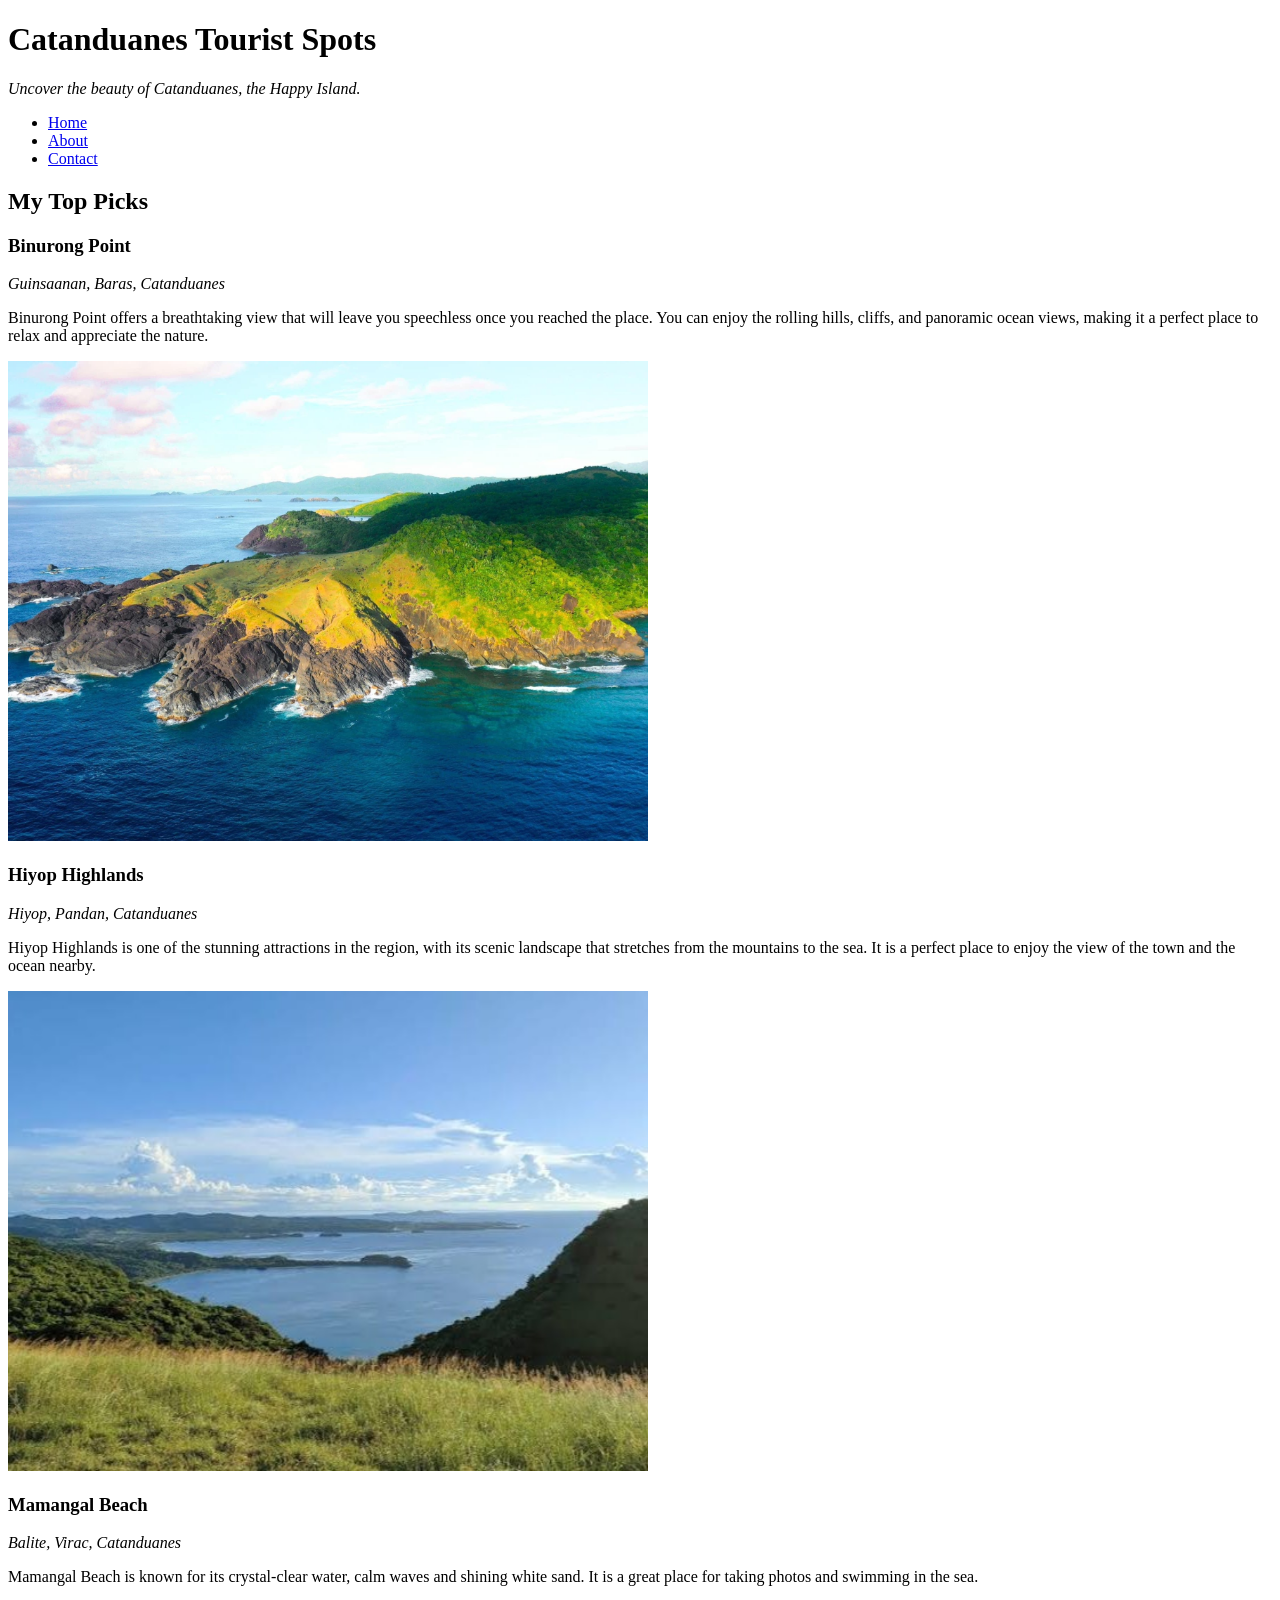
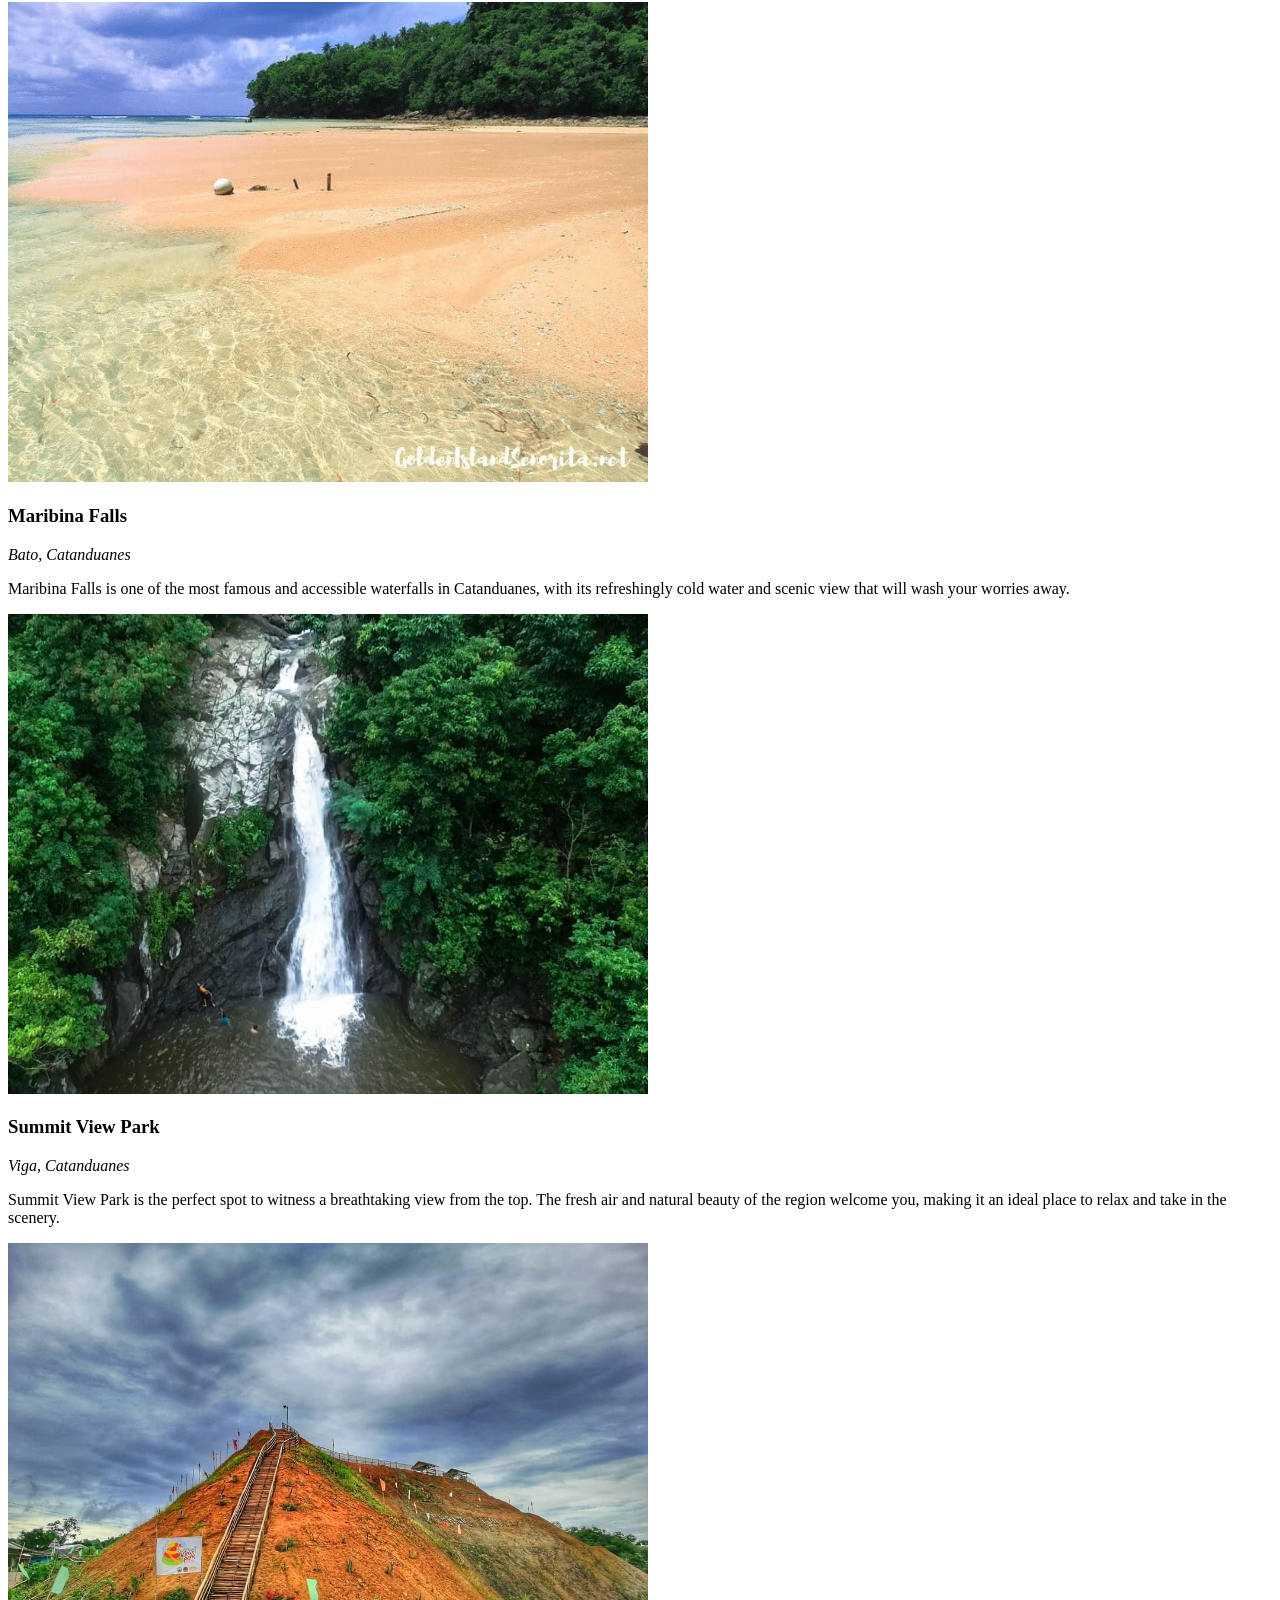
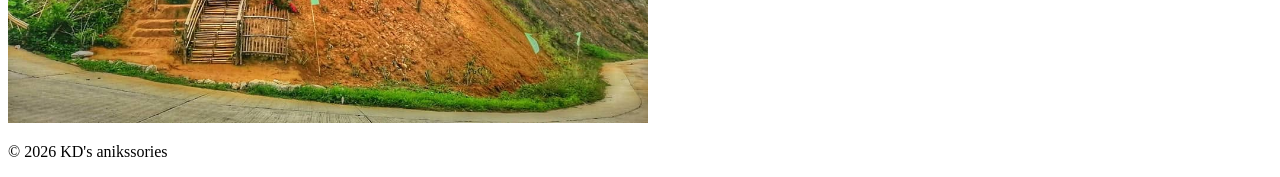
==== index.html @ 437a0504 "Added navigation bar, about me, and contact information page" ====
<!DOCTYPE html>
<html lang="en">
    <head>
        <meta charset="UTF-8">
        <meta name="viewport" content="width-device-width, initial-scale=1.0">
        <title>Catanduanes Tourist Spots</title>
    </head>
    <body>
    <header>
        <h1>Catanduanes Tourist Spots</h1>
        <p><i>Uncover the beauty of Catanduanes, the Happy Island.</i></p>

        <!--navigation bar-->
        <nav>
            <ul>
                <li><a href="index.html">Home</a></li>
                <li><a href="about.html">About</a></li>
                <li><a href="contact.html">Contact</a></li>
            </ul>
        </nav>
    </header>

    <!-- recommended places -->
    <main>
        <h2>My Top Picks</h2>
        <article>
            <h3>Binurong Point</h3>
            <p><i>Guinsaanan, Baras, Catanduanes</i></p>
            <p>Binurong Point offers a breathtaking view that will leave you speechless once you reached the place. You can enjoy the rolling hills, cliffs, 
                and panoramic ocean views, making it a perfect place to relax and appreciate the nature.</p>
            <img src="cts-pictures/places/binurong-point-cts.jpg" alt="binurong point - the view of the rolling hills, cliffs, and ocean" width="640px" height="480px">
        </article>

        <article>
            <h3>Hiyop Highlands</h3>
            <p><i>Hiyop, Pandan, Catanduanes</i></p>
            <p>Hiyop Highlands is one of the stunning attractions in the region, with its scenic landscape that stretches from the mountains to the sea. 
                It is a perfect place to enjoy the view of the town and the ocean nearby.</p>
            <img src="cts-pictures/places/hiyop-highlands-cts.jpg" alt="hiyop highlands - a scenic landscape that stretches from the mountains to the sea" width="640px" height="480px">
        </article>

        <article>
            <h3>Mamangal Beach</h3>
            <p><i>Balite, Virac, Catanduanes</i></p>
            <p>Mamangal Beach is known for its crystal-clear water, calm waves and shining white sand. It is a great place for taking photos and swimming in the sea.</p>
            <img src="cts-pictures/places/mamangal-beach-cts.jpg" alt="mamangal beach -a beach known for its clear water, calm waves, and white sand" width="640px" height="480px">
        </article>

        <article>
            <h3>Maribina Falls</h3>
            <p><i>Bato, Catanduanes</i></p>
            <p>Maribina Falls is one of the most famous and accessible waterfalls in Catanduanes, with its refreshingly cold water and scenic view that will wash your worries away.</p>
            <img src="cts-pictures/places/maribina-falls-cts.jpg" alt="maribina falls - waterfalls with its cold water and scenic view" width="640px" height="480px">
        </article>

        <article>
            <h3>Summit View Park</h3>
            <p><i>Viga, Catanduanes</i></p>
            <p>Summit View Park is the perfect spot to witness a breathtaking view from the top. The fresh air and natural beauty of the region welcome you, making it an ideal place 
                to relax and take in the scenery.</p>
            <img src="cts-pictures/places/summit-view-park-cts.jpg" alt="summit view park - a spot to witness the nature of the region" width="640px" height="480px">
        </article>
    </main>

    <!--footer part-->
    <footer>
        <p>&copy; 2026 KD's anikssories</p>
    </footer>
    </body>
</html>
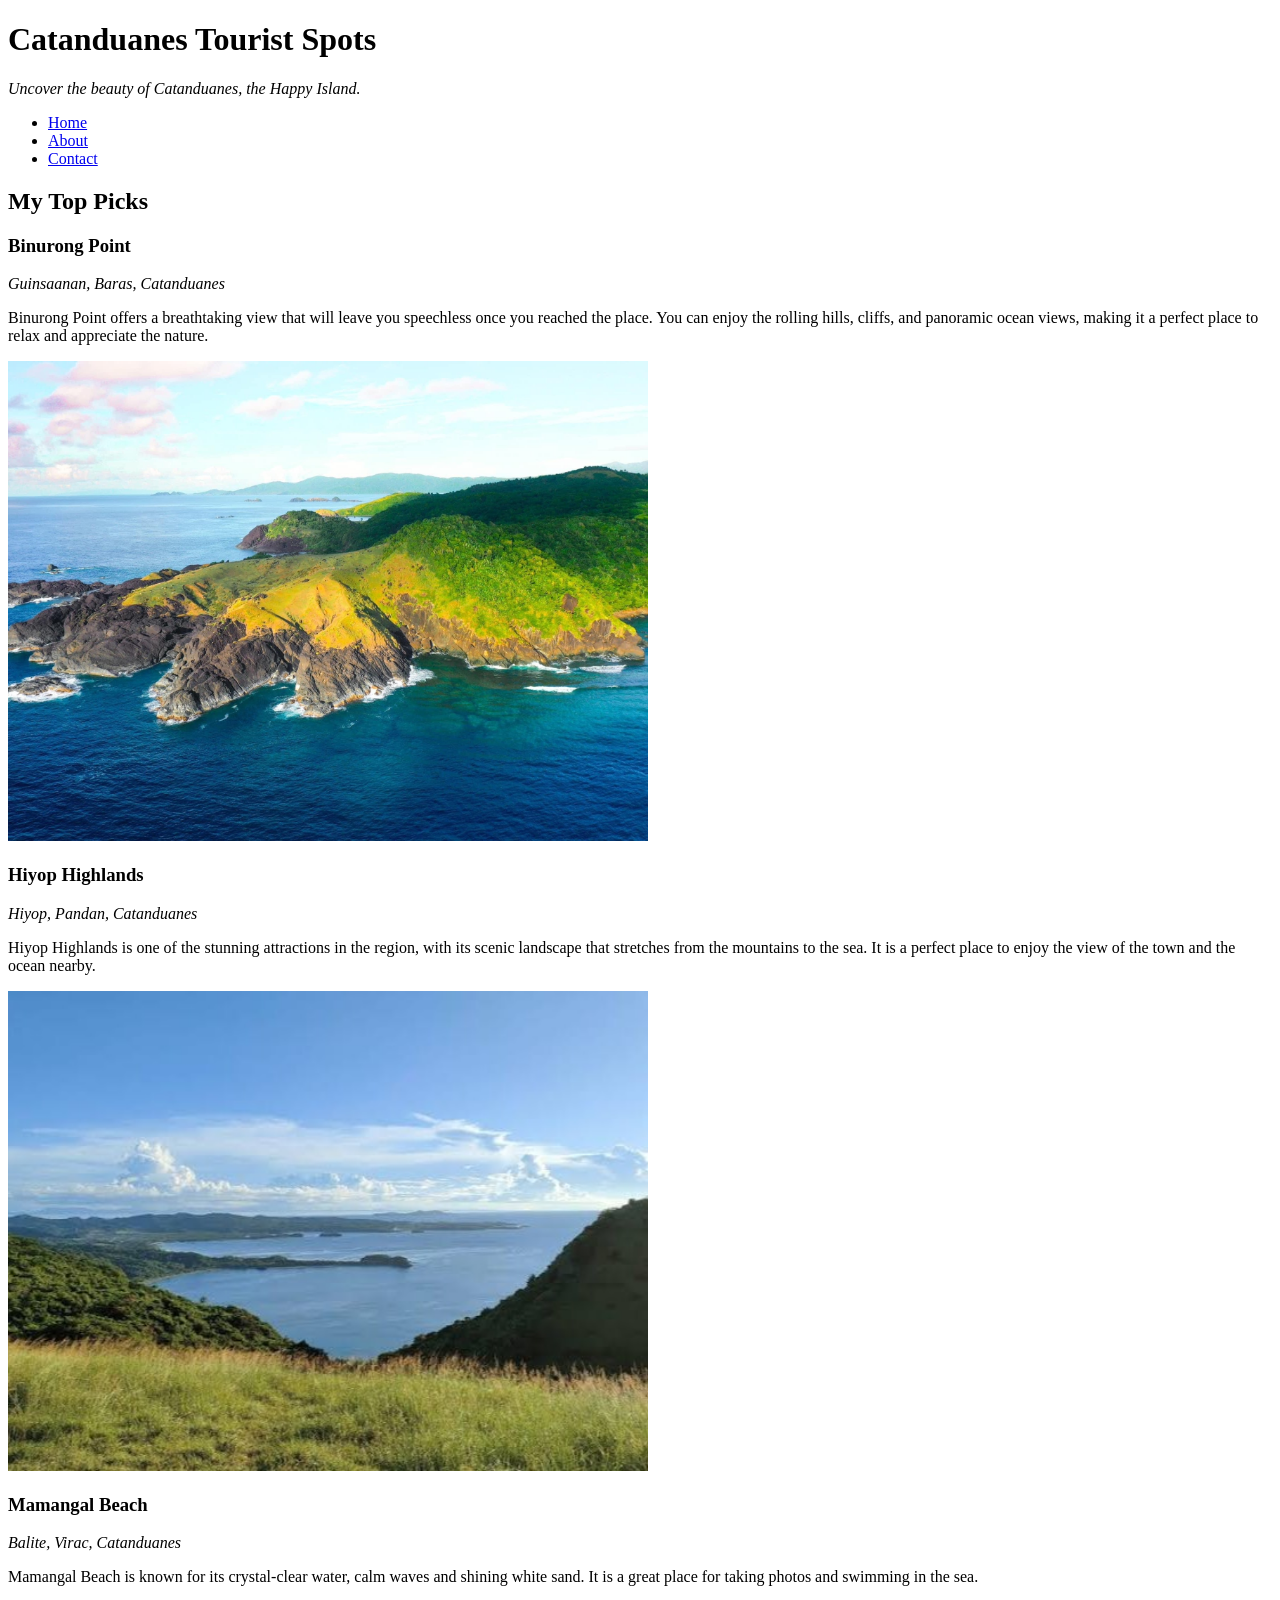
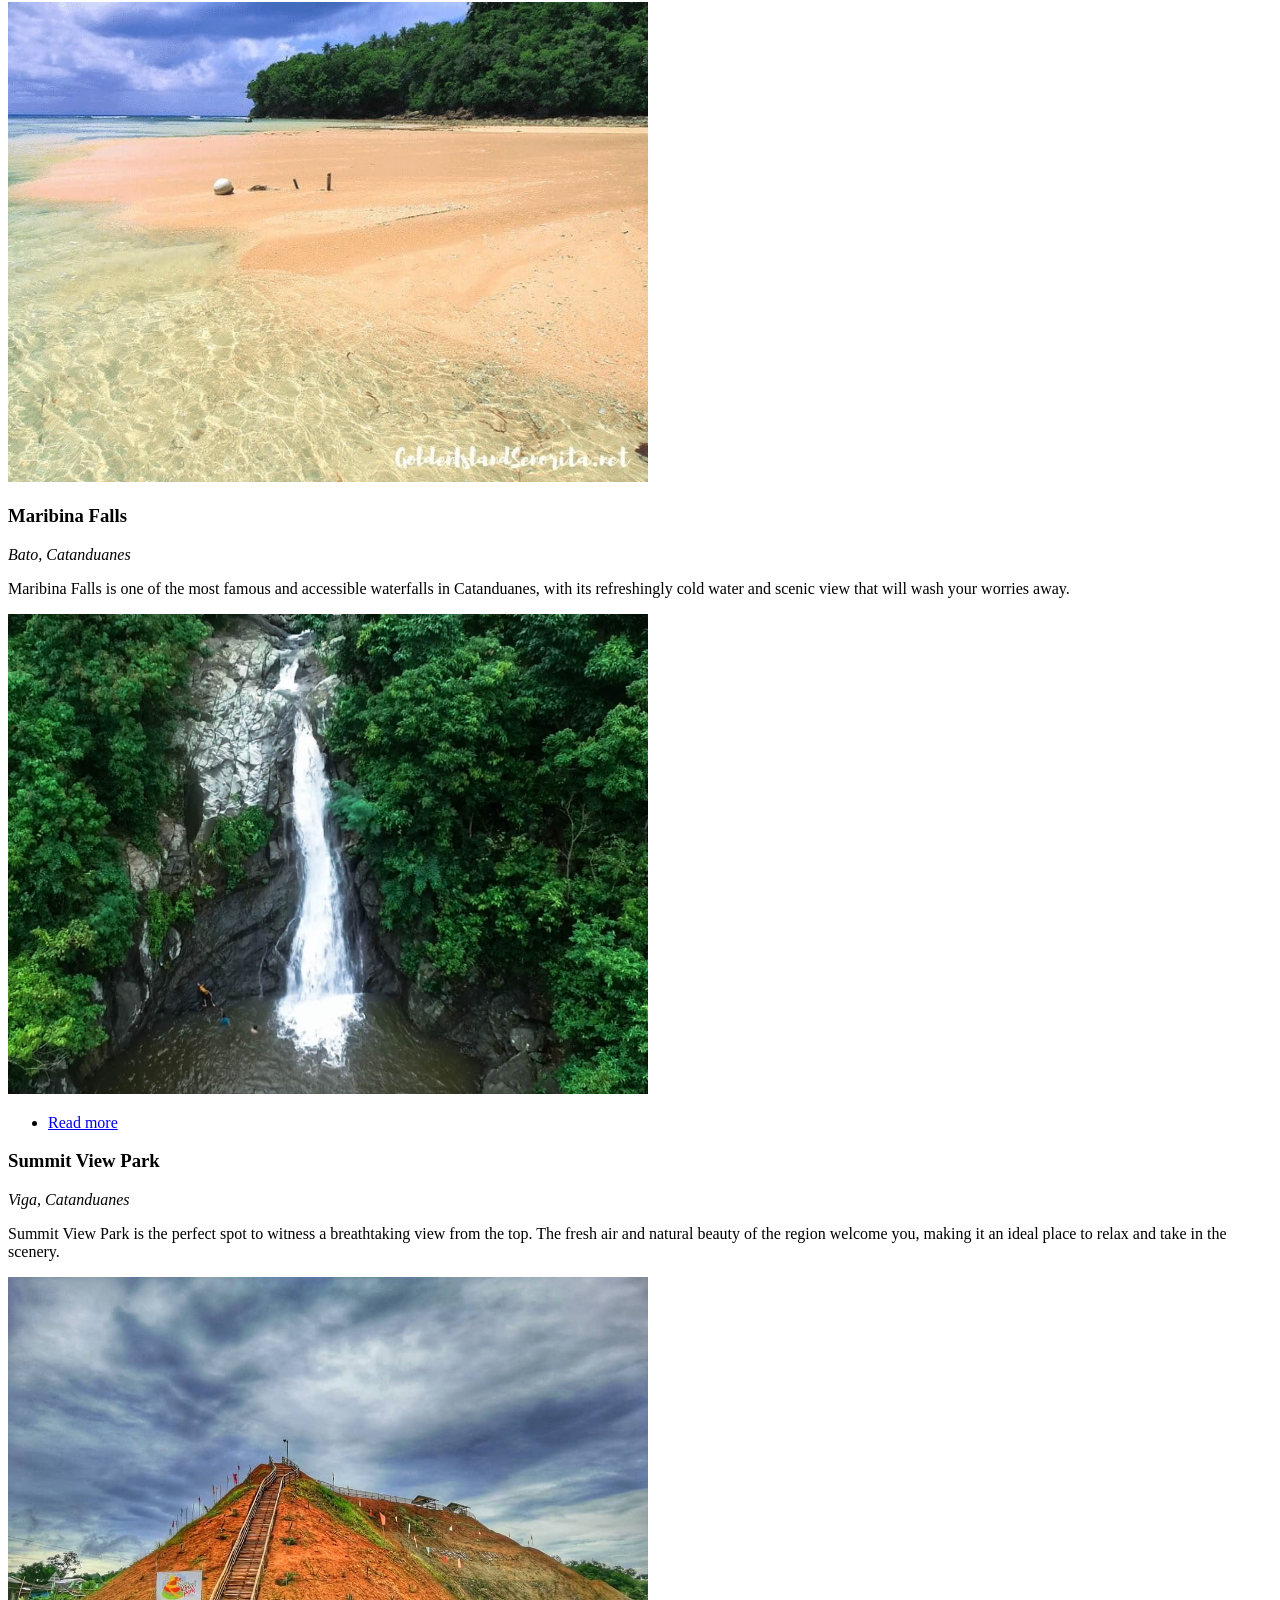
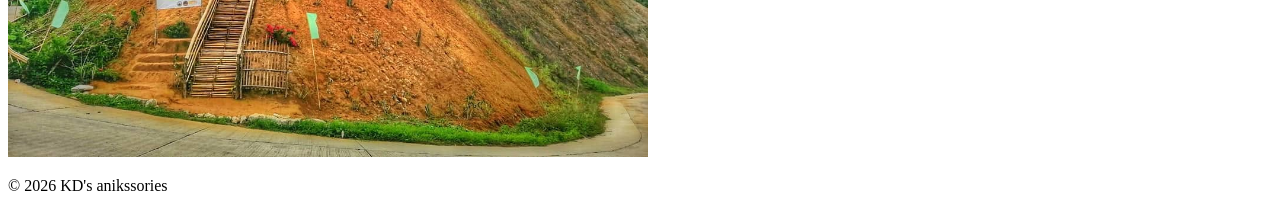
==== commit 364643d4: "Added Maribina Falls' own places page" ====
--- a/index.html
+++ b/index.html
@@ -9,8 +9,9 @@
     <header>
         <h1>Catanduanes Tourist Spots</h1>
         <p><i>Uncover the beauty of Catanduanes, the Happy Island.</i></p>
+    </header>
 
-        <!--navigation bar-->
+     <!-- navbar -->
         <nav>
             <ul>
                 <li><a href="index.html">Home</a></li>
@@ -18,7 +19,6 @@
                 <li><a href="contact.html">Contact</a></li>
             </ul>
         </nav>
-    </header>
 
     <!-- recommended places -->
     <main>
@@ -28,7 +28,7 @@
             <p><i>Guinsaanan, Baras, Catanduanes</i></p>
             <p>Binurong Point offers a breathtaking view that will leave you speechless once you reached the place. You can enjoy the rolling hills, cliffs, 
                 and panoramic ocean views, making it a perfect place to relax and appreciate the nature.</p>
-            <img src="cts-pictures/places/binurong-point-cts.jpg" alt="binurong point - the view of the rolling hills, cliffs, and ocean" width="640px" height="480px">
+            <img src="cts-pictures/places-cts/binurong-point-cts.jpg" alt="binurong point - the view of the rolling hills, cliffs, and ocean" width="640px" height="480px">
         </article>
 
         <article>
@@ -36,21 +36,25 @@
             <p><i>Hiyop, Pandan, Catanduanes</i></p>
             <p>Hiyop Highlands is one of the stunning attractions in the region, with its scenic landscape that stretches from the mountains to the sea. 
                 It is a perfect place to enjoy the view of the town and the ocean nearby.</p>
-            <img src="cts-pictures/places/hiyop-highlands-cts.jpg" alt="hiyop highlands - a scenic landscape that stretches from the mountains to the sea" width="640px" height="480px">
+            <img src="cts-pictures/places-cts/hiyop-highlands-cts.jpg" alt="hiyop highlands - a scenic landscape that stretches from the mountains to the sea" width="640px" height="480px">
         </article>
 
         <article>
             <h3>Mamangal Beach</h3>
             <p><i>Balite, Virac, Catanduanes</i></p>
             <p>Mamangal Beach is known for its crystal-clear water, calm waves and shining white sand. It is a great place for taking photos and swimming in the sea.</p>
-            <img src="cts-pictures/places/mamangal-beach-cts.jpg" alt="mamangal beach -a beach known for its clear water, calm waves, and white sand" width="640px" height="480px">
+            <img src="cts-pictures/places-cts/mamangal-beach-cts.jpg" alt="mamangal beach -a beach known for its clear water, calm waves, and white sand" width="640px" height="480px">
         </article>
 
         <article>
             <h3>Maribina Falls</h3>
             <p><i>Bato, Catanduanes</i></p>
             <p>Maribina Falls is one of the most famous and accessible waterfalls in Catanduanes, with its refreshingly cold water and scenic view that will wash your worries away.</p>
-            <img src="cts-pictures/places/maribina-falls-cts.jpg" alt="maribina falls - waterfalls with its cold water and scenic view" width="640px" height="480px">
+            <img src="cts-pictures/places-cts/maribina-falls-cts.jpg" alt="maribina falls - waterfalls with its cold water and scenic view" width="640px" height="480px">
+            <br>
+            <ul>
+                <li><a href="places/maribina-falls.html">Read more</a></li>
+            </ul>
         </article>
 
         <article>
@@ -58,7 +62,7 @@
             <p><i>Viga, Catanduanes</i></p>
             <p>Summit View Park is the perfect spot to witness a breathtaking view from the top. The fresh air and natural beauty of the region welcome you, making it an ideal place 
                 to relax and take in the scenery.</p>
-            <img src="cts-pictures/places/summit-view-park-cts.jpg" alt="summit view park - a spot to witness the nature of the region" width="640px" height="480px">
+            <img src="cts-pictures/places-cts/summit-view-park-cts.jpg" alt="summit view park - a spot to witness the nature of the region" width="640px" height="480px">
         </article>
     </main>
 
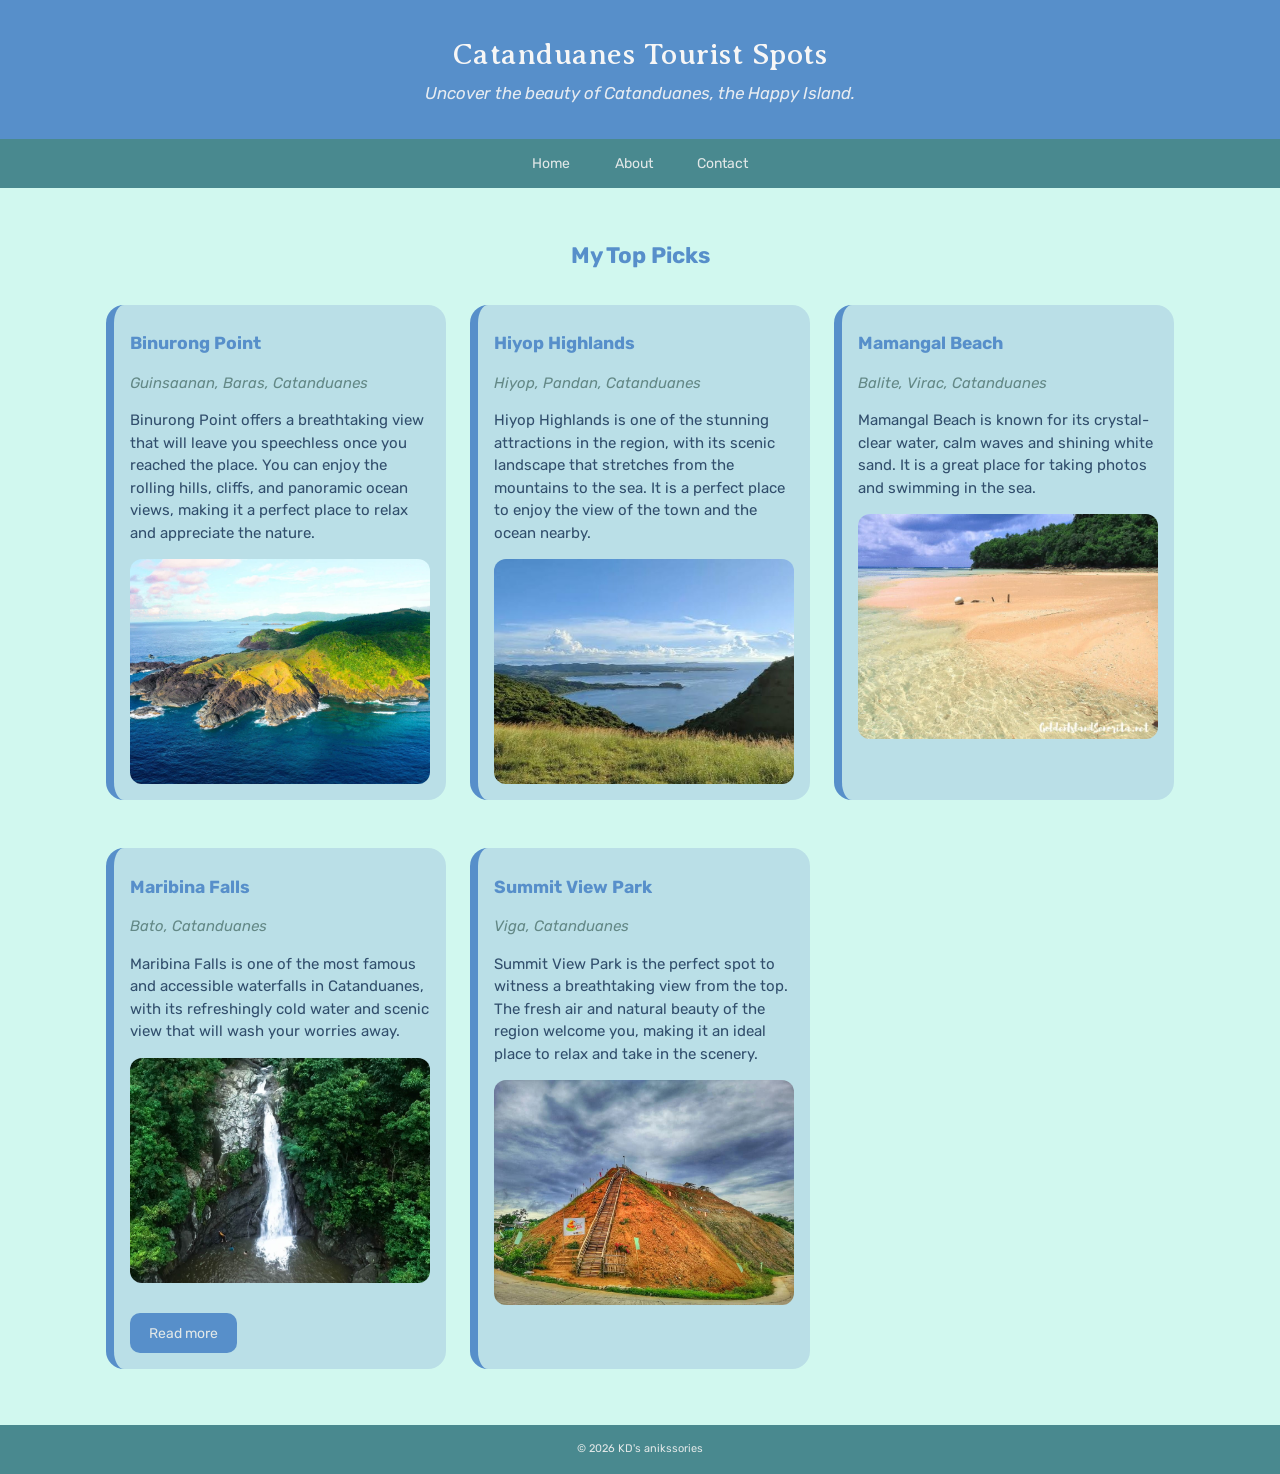
==== commit 88e83506: "Added style in the web pages" ====
--- a/index.html
+++ b/index.html
@@ -3,12 +3,13 @@
     <head>
         <meta charset="UTF-8">
         <meta name="viewport" content="width-device-width, initial-scale=1.0">
+        <link rel="stylesheet" href="style.css">
         <title>Catanduanes Tourist Spots</title>
     </head>
     <body>
     <header>
         <h1>Catanduanes Tourist Spots</h1>
-        <p><i>Uncover the beauty of Catanduanes, the Happy Island.</i></p>
+        <p>Uncover the beauty of Catanduanes, the Happy Island.</p>
     </header>
 
      <!-- navbar -->
@@ -22,48 +23,51 @@
 
     <!-- recommended places -->
     <main>
-        <h2>My Top Picks</h2>
-        <article>
+    <h2>My Top Picks</h2>
+    
+    <div class="place-grid">
+        <article class="place-card">
             <h3>Binurong Point</h3>
             <p><i>Guinsaanan, Baras, Catanduanes</i></p>
             <p>Binurong Point offers a breathtaking view that will leave you speechless once you reached the place. You can enjoy the rolling hills, cliffs, 
                 and panoramic ocean views, making it a perfect place to relax and appreciate the nature.</p>
-            <img src="cts-pictures/places-cts/binurong-point-cts.jpg" alt="binurong point - the view of the rolling hills, cliffs, and ocean" width="640px" height="480px">
+            <img src="cts-pictures/places-cts/binurong-point-cts.jpg" alt="binurong point - the view of the rolling hills, cliffs, and ocean">
         </article>
 
-        <article>
+        <article class="place-card">
             <h3>Hiyop Highlands</h3>
             <p><i>Hiyop, Pandan, Catanduanes</i></p>
             <p>Hiyop Highlands is one of the stunning attractions in the region, with its scenic landscape that stretches from the mountains to the sea. 
                 It is a perfect place to enjoy the view of the town and the ocean nearby.</p>
-            <img src="cts-pictures/places-cts/hiyop-highlands-cts.jpg" alt="hiyop highlands - a scenic landscape that stretches from the mountains to the sea" width="640px" height="480px">
+            <img src="cts-pictures/places-cts/hiyop-highlands-cts.jpg" alt="hiyop highlands - a scenic landscape that stretches from the mountains to the sea">
         </article>
 
-        <article>
+        <article class="place-card">
             <h3>Mamangal Beach</h3>
             <p><i>Balite, Virac, Catanduanes</i></p>
             <p>Mamangal Beach is known for its crystal-clear water, calm waves and shining white sand. It is a great place for taking photos and swimming in the sea.</p>
-            <img src="cts-pictures/places-cts/mamangal-beach-cts.jpg" alt="mamangal beach -a beach known for its clear water, calm waves, and white sand" width="640px" height="480px">
+            <img src="cts-pictures/places-cts/mamangal-beach-cts.jpg" alt="mamangal beach -a beach known for its clear water, calm waves, and white sand">
         </article>
 
-        <article>
+        <article class="place-card">
             <h3>Maribina Falls</h3>
             <p><i>Bato, Catanduanes</i></p>
             <p>Maribina Falls is one of the most famous and accessible waterfalls in Catanduanes, with its refreshingly cold water and scenic view that will wash your worries away.</p>
-            <img src="cts-pictures/places-cts/maribina-falls-cts.jpg" alt="maribina falls - waterfalls with its cold water and scenic view" width="640px" height="480px">
+            <img src="cts-pictures/places-cts/maribina-falls-cts.jpg" alt="maribina falls - waterfalls with its cold water and scenic view">
             <br>
             <ul>
-                <li><a href="places/maribina-falls.html">Read more</a></li>
+                <li><a href="places/maribina-falls.html" class="button">Read more</a></li>
             </ul>
         </article>
 
-        <article>
+        <article class="place-card">
             <h3>Summit View Park</h3>
             <p><i>Viga, Catanduanes</i></p>
             <p>Summit View Park is the perfect spot to witness a breathtaking view from the top. The fresh air and natural beauty of the region welcome you, making it an ideal place 
                 to relax and take in the scenery.</p>
-            <img src="cts-pictures/places-cts/summit-view-park-cts.jpg" alt="summit view park - a spot to witness the nature of the region" width="640px" height="480px">
+            <img src="cts-pictures/places-cts/summit-view-park-cts.jpg" alt="summit view park - a spot to witness the nature of the region">
         </article>
+    </div>
     </main>
 
     <!--footer part-->
--- a/style.css
+++ b/style.css
@@ -0,0 +1,188 @@
+/* fonts to use from gfonts */
+@import url('https://fonts.googleapis.com/css2?family=Averia+Serif+Libre:ital,wght@0,300;0,400;0,700;1,300;1,400;1,700&family=Rubik:ital,wght@0,300..900;1,300..900&display=swap');
+
+/* variables - a brand color, an ink color, a muted color, a light background, and other necessary colors */
+:root {
+    --brand: #578FCA;
+    --ink: #314E6C;
+    --muted: #638886;
+    --paper: #D1F8EF;
+    --opTextColorOne: #F6F6F6;
+    --opTextColorTwo: #E2E8E8;
+    --opTextColorThree: #2C435C;
+    --opShadeOfColor: #49898F;
+    --opShadeOfColor2: #294B4F;
+    --backgroudCard: #BADFE7;
+    --boxShadow: #444D4F;
+}
+
+/* base styles - using the universal selector and the body element */
+* {
+    box-sizing: border-box;
+}
+
+body {
+    margin: 0;
+    font-family: "Rubik", sans-serif;
+    font-optical-sizing: auto;
+    font-weight: normal;
+    font-style: normal;
+    font-size: 15px;
+    line-height: 1.5;
+    color: var(--ink);
+    background: var(--paper);
+}
+
+img {
+    max-width: 100%;
+    display: block;
+    border-radius: 12px;
+}
+
+/* layoutting from header to footer parts
+1. adjusting the header */
+header {
+    background: var(--brand);
+    color: var(--opTextColorOne);
+    padding: 2rem 1rem;
+    text-align: center;
+}
+
+header h1 {
+    font-family: "Averia Serif Libre", serif;
+    font-weight: 500;
+    font-style: normal;
+    margin: 0 0 0.25rem;
+    letter-spacing: 0.5px;
+}
+
+header p {
+    font-style: italic;
+    margin: 0;
+    font-size: 17px;
+    opacity: 0.9;
+}
+
+/* 2. adjusting the navigation bar */
+nav {
+    background: var(--opShadeOfColor);
+}
+
+nav ul {
+    list-style: none;
+    padding: 0;
+    margin: 0;
+    display: flex;
+    justify-content: center;
+}
+
+nav li {
+    display: inline-block;
+}
+
+nav a {
+    display: block;
+    padding: 0.9rem 1.4rem;
+    color: var(--opTextColorTwo);
+    text-decoration: none;
+    font-size: 14px;
+}
+
+nav a:hover {
+    background: var(--opShadeOfColor2);
+}
+
+/* 3. designing the main body/part */
+main {
+    max-width: 1100px;
+    margin: 0 auto;
+    padding: 2rem 1rem;
+    display: block;
+}
+
+main h2 {
+    text-align: center;
+    color: var(--brand);
+    margin-bottom: 2rem;
+}
+
+/* 4. adjusting the footer */
+footer {
+    background: var(--opShadeOfColor);
+    color: var(--opTextColorTwo);
+    text-align: center;
+    padding: 1rem;
+    font-size: 11px;
+}
+
+footer p {
+    margin: 0;
+}
+
+/* components */
+main article h1 {
+    color: var(--ink);
+}
+
+main article h3 {
+    color: var(--ink);
+    margin-top: 0;
+}
+
+main article p i {
+    color: var(--opShadeOfColor2);
+}
+
+/* a grid layout for place cards */
+.place-card {
+    background: var(--backgroudCard);
+    border-left: 8px solid var(--brand);
+    border-radius: 18px;
+    padding: 16px;
+    margin-bottom: 1.5rem;
+    box-shadow: 0 4 10px var(--boxShadow);
+}
+
+.place-card h3 {
+    color: var(--brand);
+    margin: 0.6rem 0 0.4rem;
+}
+
+.place-card p i {
+    color: var(--muted);
+}
+
+.place-card ul {
+    list-style: none;
+    padding: 0;
+    margin: 0.5rem 0 0;
+}
+
+.button {
+    display: inline-block;
+    background: var(--brand);
+    color: var(--opTextColorTwo);
+    padding: 0.6rem 1.2rem;
+    border-radius: 10px;
+    text-decoration: none;
+    font-size: 14px;
+}
+
+.button:hover {
+    opacity: 0.9;
+}
+
+.place-grid {
+    display: grid;
+    grid-template-columns: repeat(auto-fit, minmax(260px, 1fr));
+    gap: 1.5rem;
+}
+
+/* for the forms part */
+form {
+    margin-top: 1.5rem;
+    display: flex;
+    flex-direction: column;
+    gap: 1rem;
+}
+
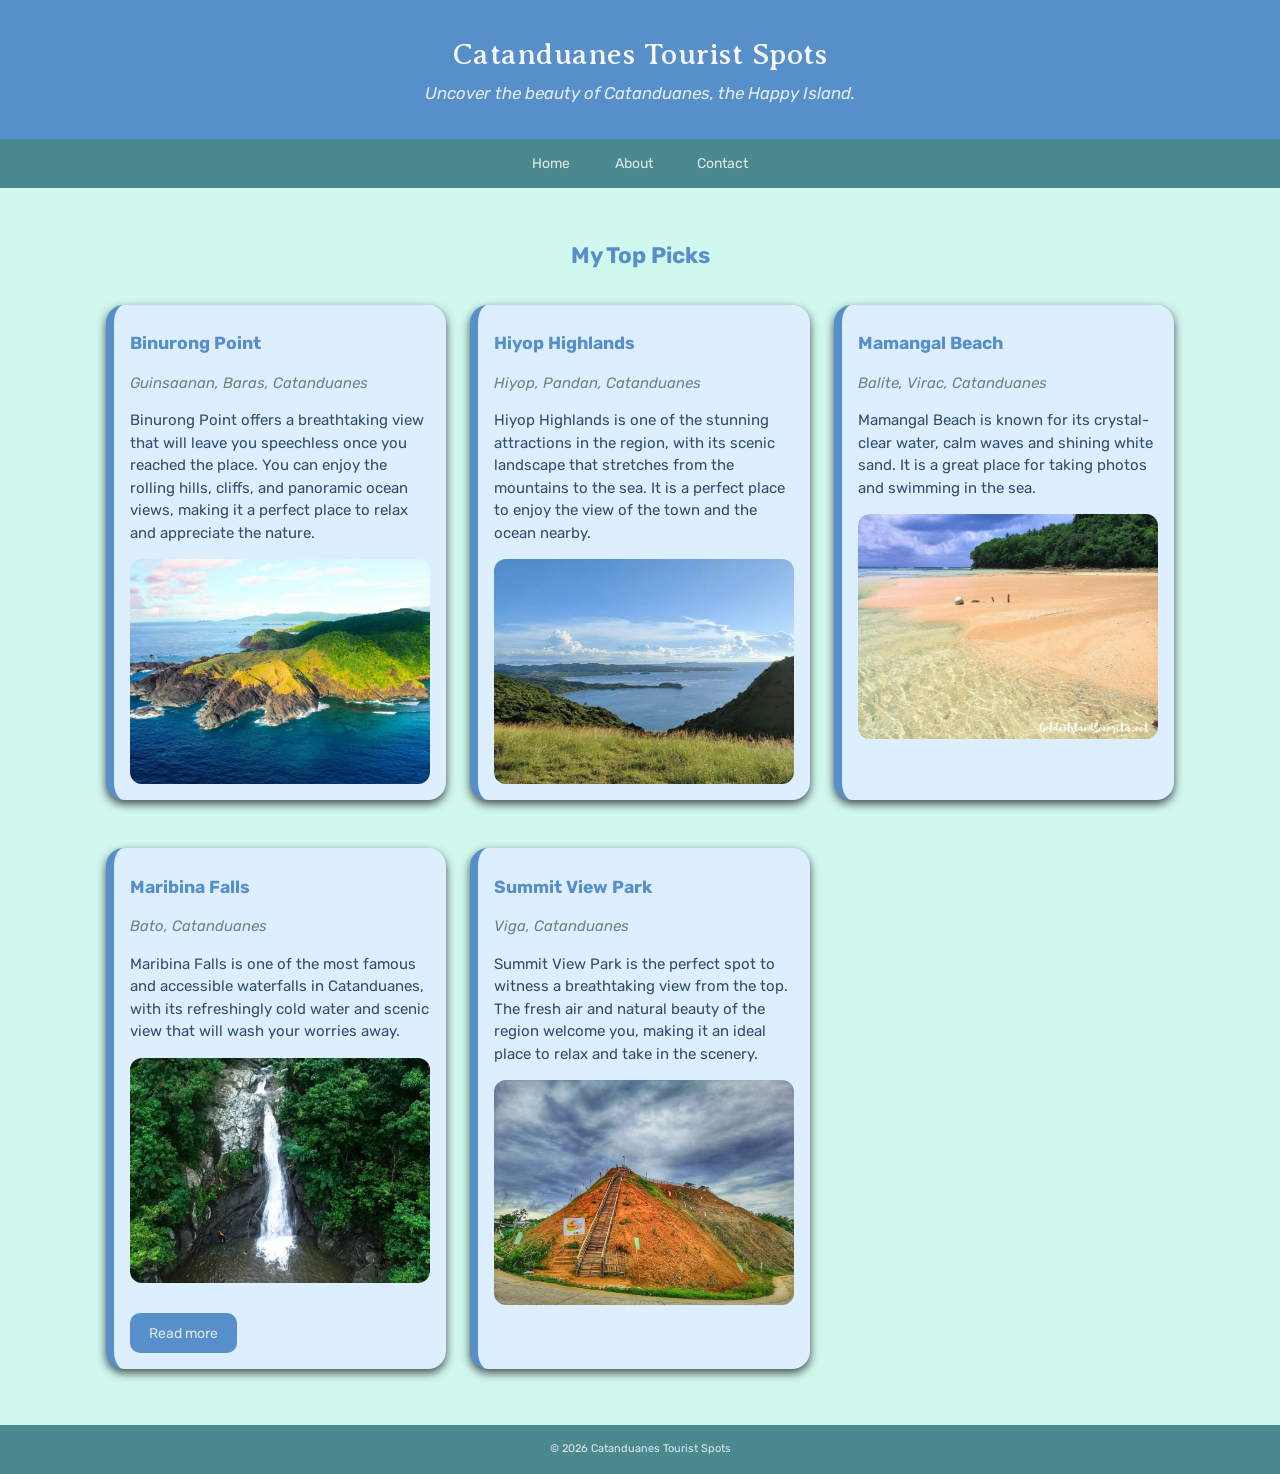
==== commit 161ae096: "Added proper name for footer" ====
--- a/index.html
+++ b/index.html
@@ -72,7 +72,7 @@
 
     <!--footer part-->
     <footer>
-        <p>&copy; 2026 KD's anikssories</p>
+        <p>&copy; 2026 Catanduanes Tourist Spots</p>
     </footer>
     </body>
 </html>
--- a/style.css
+++ b/style.css
@@ -12,8 +12,9 @@
     --opTextColorThree: #2C435C;
     --opShadeOfColor: #49898F;
     --opShadeOfColor2: #294B4F;
-    --backgroudCard: #BADFE7;
+    --backgroudCard: #ddefff;
     --boxShadow: #444D4F;
+    --borderForm: #608C94;
 }
 
 /* base styles - using the universal selector and the body element */
@@ -140,7 +141,7 @@
     border-radius: 18px;
     padding: 16px;
     margin-bottom: 1.5rem;
-    box-shadow: 0 4 10px var(--boxShadow);
+    box-shadow: 0 4px 10px var(--boxShadow);
 }
 
 .place-card h3 {
@@ -177,6 +178,12 @@
     grid-template-columns: repeat(auto-fit, minmax(260px, 1fr));
     gap: 1.5rem;
 }
+
+/* utilities */
+.text-center {
+    text-align: center;
+}
+
 
 /* for the forms part */
 form {
@@ -186,3 +193,92 @@
     gap: 1rem;
 }
 
+form label {
+    font-weight: 500;
+    color: var(--ink);
+    margin-bottom: 0.3rem;
+    display: inline-block;
+}
+
+form p {
+    margin: 0.3rem 0;
+}
+
+form input[type="number"],
+form input[type="email"],
+form input[type="text"],
+form select,
+form textarea {
+    font-family: "Rubik", sans-serif;
+    width: 100%;
+    padding: 0.6rem 0.8rem;
+    border: 1px solid var(--borderForm);
+    border-radius: 10px;
+    font-size: 15px;
+    color: var(--ink);
+}
+
+fieldset {
+    border: 1px solid var(--muted);
+    border-radius: 10px;
+    padding: 16px
+}
+
+fieldset legend {
+    color: var(--brand);
+    font-weight: 600;
+    padding: 0 0.4rem;
+}
+
+form input[type="radio"],
+form input[type="checkbox"] {
+    accent-color: var(--brand);
+    margin-right: 0.4rem;
+}
+
+form button[type="submit"] {
+    align-self: flex-start;
+    background: var(--brand);
+    color: var(--opTextColorOne);
+    border: none;
+    padding: 0.7rem 1.6rem;
+    border-radius: 8px;
+    font-size: 13px;
+    cursor: pointer;
+    font-family: "Rubik", sans-serif;
+}
+
+form button:hover {
+    opacity: 0.9;
+}
+
+/* table part in the contact form */
+table {
+    border-collapse: collapse;
+    width: 100%;
+    margin: 1.5rem 0;
+}
+
+th, td {
+    border: 1px solid var(--opShadeOfColor2);
+    padding: 0.6rem 0.8rem;
+    text-align: left;
+}
+
+thead th {
+    background: var(--brand);
+    color: var(--opTextColorOne);
+}
+
+tbody tr:nth-child(even) {
+    background: var(--paper);
+}
+
+/* a visible focus state */
+input:focus,
+select:focus,
+textarea:focus,
+button:focus {
+    outline: 3px solid var(--brand);
+    outline-offset: 2px;
+}
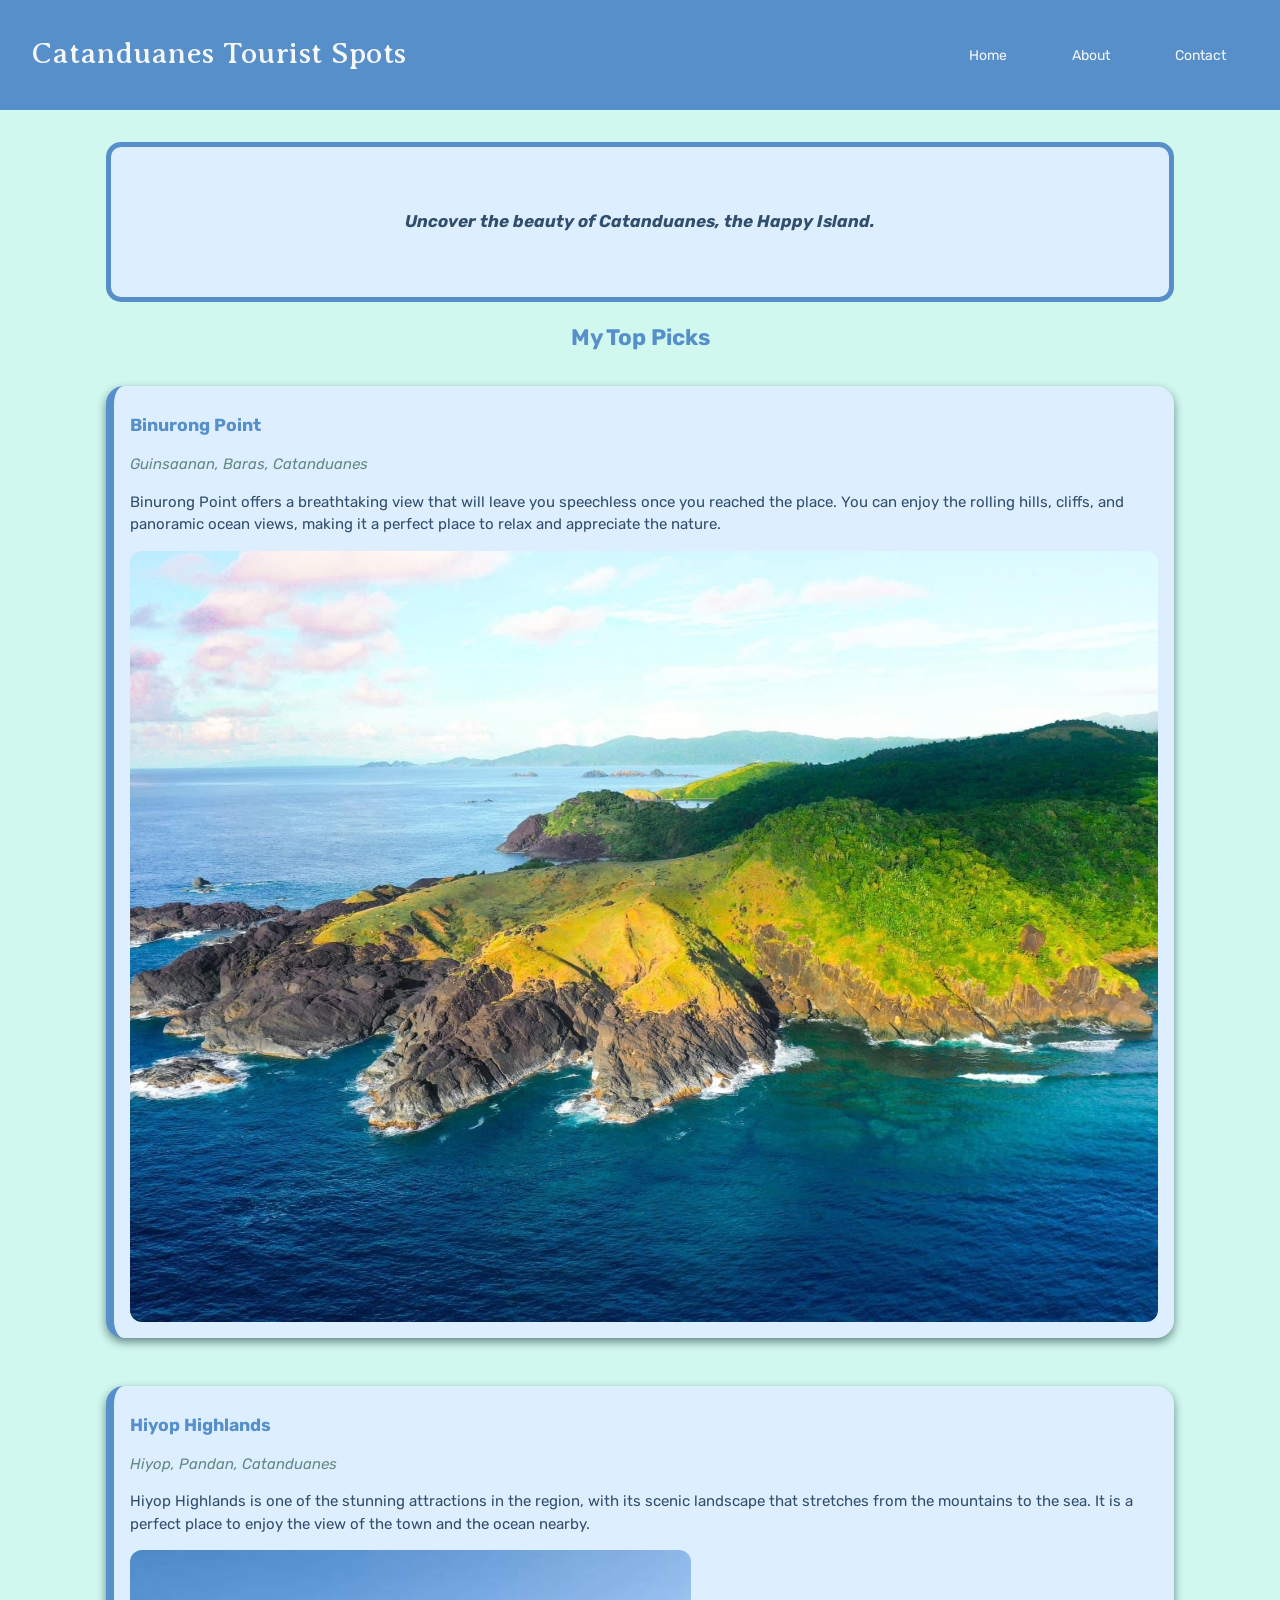
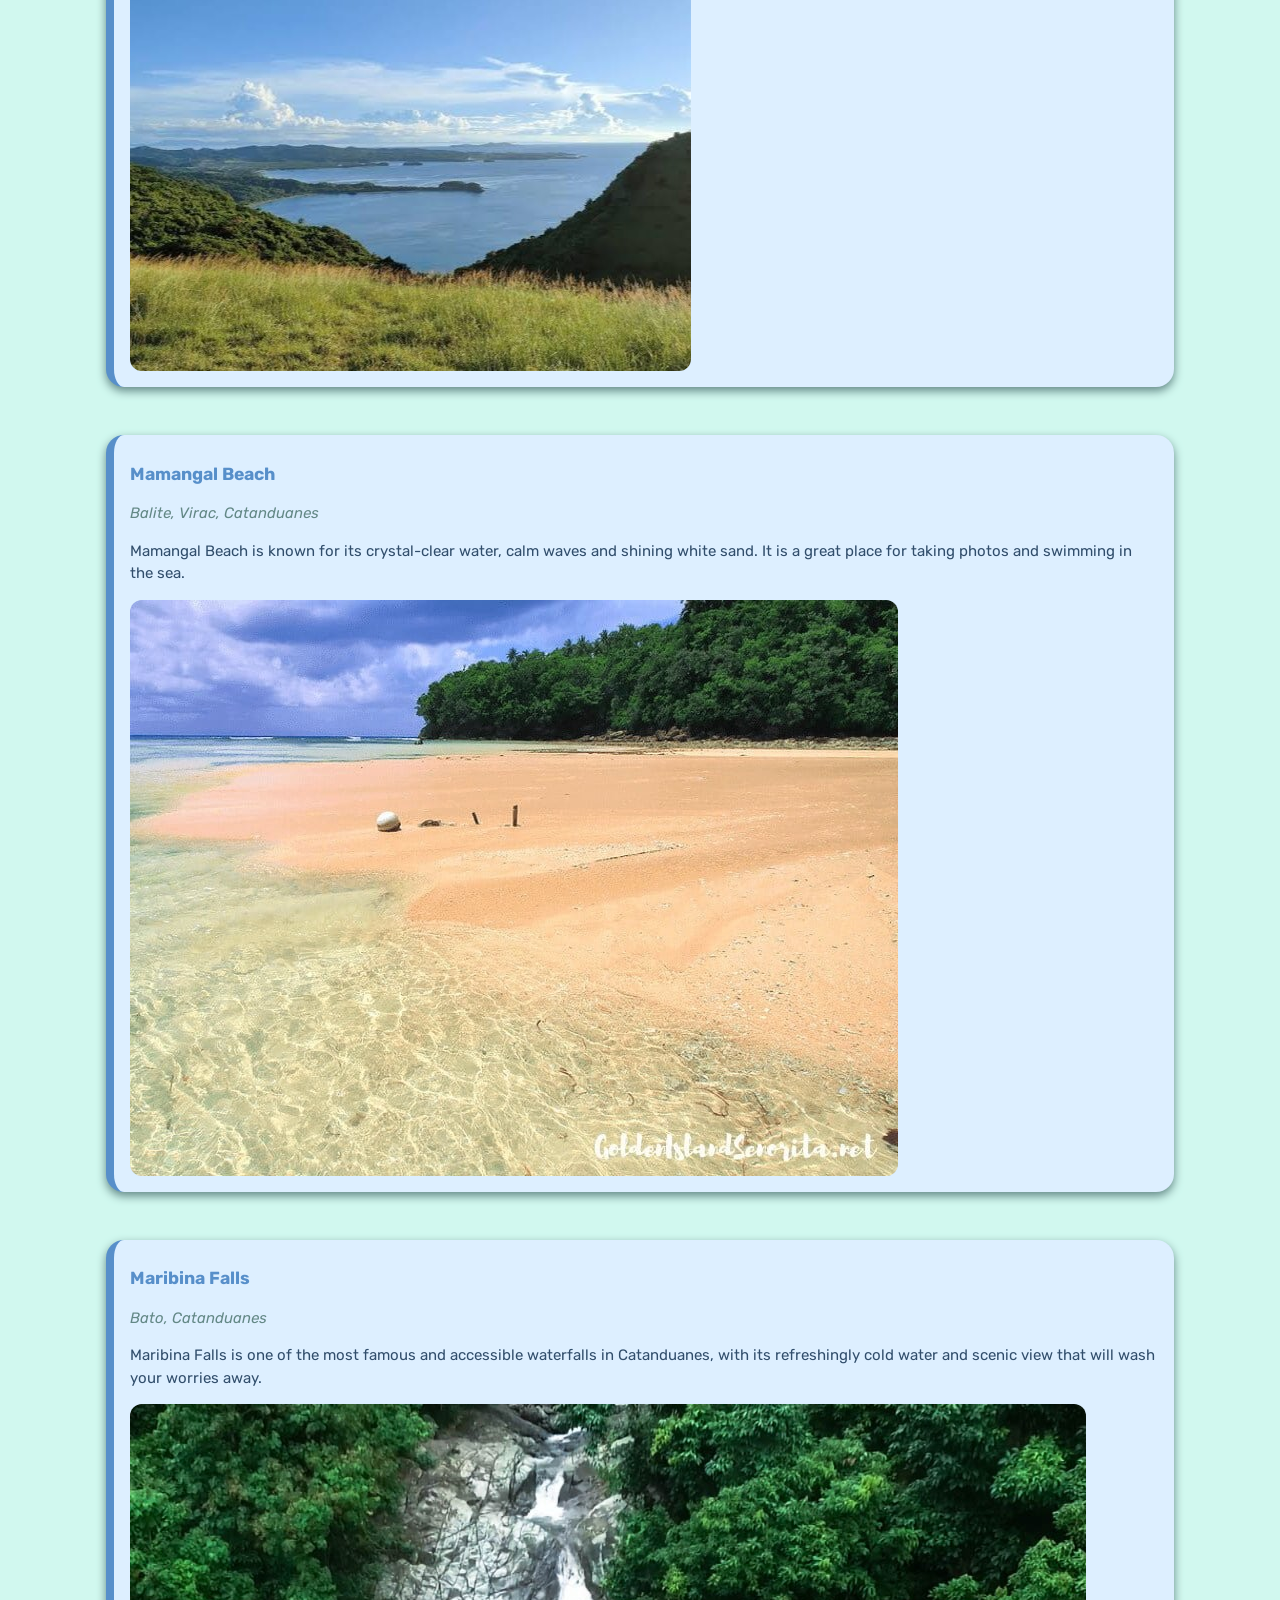
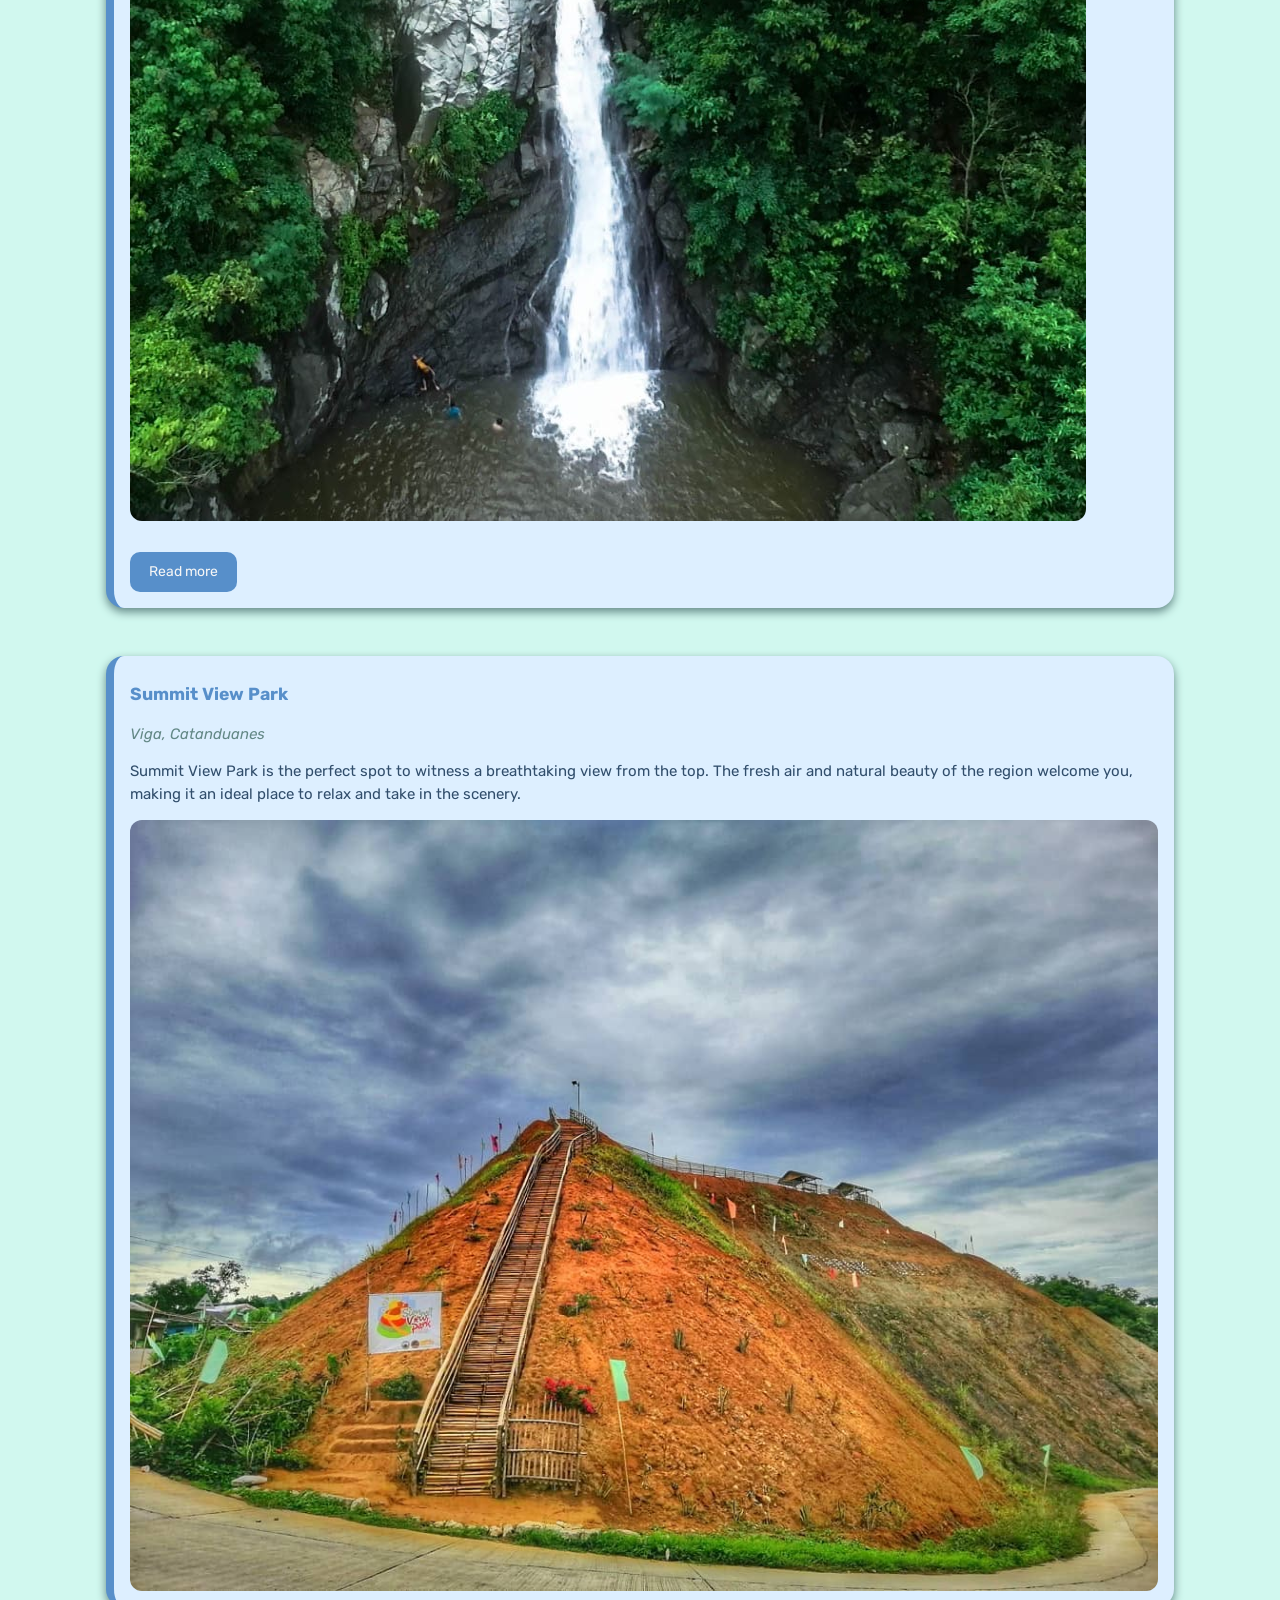
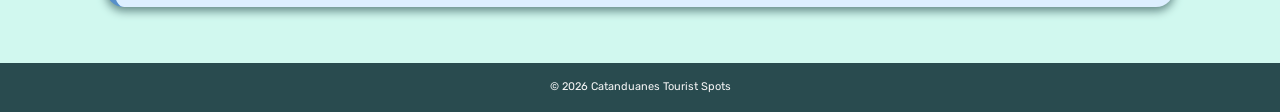
==== commit 24fe052e: "Added flexbox layout to header and hero banner" ====
--- a/index.html
+++ b/index.html
@@ -6,73 +6,80 @@
         <link rel="stylesheet" href="style.css">
         <title>Catanduanes Tourist Spots</title>
     </head>
+
     <body>
-    <header>
-        <h1>Catanduanes Tourist Spots</h1>
-        <p>Uncover the beauty of Catanduanes, the Happy Island.</p>
-    </header>
+    <!-- header -->
+        <header class="site-header">
+            <div class="guide-name">
+                <h1>Catanduanes Tourist Spots</h1>
+            </div>
 
      <!-- navbar -->
-        <nav>
-            <ul>
-                <li><a href="index.html">Home</a></li>
-                <li><a href="about.html">About</a></li>
-                <li><a href="contact.html">Contact</a></li>
-            </ul>
-        </nav>
+            <nav>
+                <ul>
+                    <li><a href="index.html">Home</a></li>
+                    <li><a href="about.html">About</a></li>
+                    <li><a href="contact.html">Contact</a></li>
+                </ul>
+            </nav>
+        </header>
 
     <!-- recommended places -->
-    <main>
-    <h2>My Top Picks</h2>
+        <main>
+        <div class="hero-banner">
+            <h2>Uncover the beauty of Catanduanes, the Happy Island.</h2>
+        </div>
+        
+        <h2>My Top Picks</h2>
     
-    <div class="place-grid">
-        <article class="place-card">
-            <h3>Binurong Point</h3>
-            <p><i>Guinsaanan, Baras, Catanduanes</i></p>
-            <p>Binurong Point offers a breathtaking view that will leave you speechless once you reached the place. You can enjoy the rolling hills, cliffs, 
-                and panoramic ocean views, making it a perfect place to relax and appreciate the nature.</p>
-            <img src="cts-pictures/places-cts/binurong-point-cts.jpg" alt="binurong point - the view of the rolling hills, cliffs, and ocean">
-        </article>
+        <div class="place-grid">
+            <article class="place-card">
+                <h3>Binurong Point</h3>
+                <p><i>Guinsaanan, Baras, Catanduanes</i></p>
+                <p>Binurong Point offers a breathtaking view that will leave you speechless once you reached the place. You can enjoy the rolling hills, cliffs, 
+                    and panoramic ocean views, making it a perfect place to relax and appreciate the nature.</p>
+                <img src="cts-pictures/places-cts/binurong-point-cts.jpg" alt="binurong point - the view of the rolling hills, cliffs, and ocean">
+            </article>
 
-        <article class="place-card">
-            <h3>Hiyop Highlands</h3>
-            <p><i>Hiyop, Pandan, Catanduanes</i></p>
-            <p>Hiyop Highlands is one of the stunning attractions in the region, with its scenic landscape that stretches from the mountains to the sea. 
-                It is a perfect place to enjoy the view of the town and the ocean nearby.</p>
-            <img src="cts-pictures/places-cts/hiyop-highlands-cts.jpg" alt="hiyop highlands - a scenic landscape that stretches from the mountains to the sea">
-        </article>
+            <article class="place-card">
+                <h3>Hiyop Highlands</h3>
+                <p><i>Hiyop, Pandan, Catanduanes</i></p>
+                <p>Hiyop Highlands is one of the stunning attractions in the region, with its scenic landscape that stretches from the mountains to the sea. 
+                    It is a perfect place to enjoy the view of the town and the ocean nearby.</p>
+                <img src="cts-pictures/places-cts/hiyop-highlands-cts.jpg" alt="hiyop highlands - a scenic landscape that stretches from the mountains to the sea">
+            </article>
 
-        <article class="place-card">
-            <h3>Mamangal Beach</h3>
-            <p><i>Balite, Virac, Catanduanes</i></p>
-            <p>Mamangal Beach is known for its crystal-clear water, calm waves and shining white sand. It is a great place for taking photos and swimming in the sea.</p>
-            <img src="cts-pictures/places-cts/mamangal-beach-cts.jpg" alt="mamangal beach -a beach known for its clear water, calm waves, and white sand">
-        </article>
+            <article class="place-card">
+                <h3>Mamangal Beach</h3>
+                <p><i>Balite, Virac, Catanduanes</i></p>
+                <p>Mamangal Beach is known for its crystal-clear water, calm waves and shining white sand. It is a great place for taking photos and swimming in the sea.</p>
+                <img src="cts-pictures/places-cts/mamangal-beach-cts.jpg" alt="mamangal beach -a beach known for its clear water, calm waves, and white sand">
+            </article>
 
-        <article class="place-card">
-            <h3>Maribina Falls</h3>
-            <p><i>Bato, Catanduanes</i></p>
-            <p>Maribina Falls is one of the most famous and accessible waterfalls in Catanduanes, with its refreshingly cold water and scenic view that will wash your worries away.</p>
-            <img src="cts-pictures/places-cts/maribina-falls-cts.jpg" alt="maribina falls - waterfalls with its cold water and scenic view">
-            <br>
-            <ul>
-                <li><a href="places/maribina-falls.html" class="button">Read more</a></li>
-            </ul>
-        </article>
+            <article class="place-card">
+                <h3>Maribina Falls</h3>
+                <p><i>Bato, Catanduanes</i></p>
+                <p>Maribina Falls is one of the most famous and accessible waterfalls in Catanduanes, with its refreshingly cold water and scenic view that will wash your worries away.</p>
+                <img src="cts-pictures/places-cts/maribina-falls-cts.jpg" alt="maribina falls - waterfalls with its cold water and scenic view">
+                <br>
+                <ul>
+                    <li><a href="places/maribina-falls.html" class="button">Read more</a></li>
+                </ul>
+            </article>
 
-        <article class="place-card">
-            <h3>Summit View Park</h3>
-            <p><i>Viga, Catanduanes</i></p>
-            <p>Summit View Park is the perfect spot to witness a breathtaking view from the top. The fresh air and natural beauty of the region welcome you, making it an ideal place 
-                to relax and take in the scenery.</p>
-            <img src="cts-pictures/places-cts/summit-view-park-cts.jpg" alt="summit view park - a spot to witness the nature of the region">
-        </article>
-    </div>
-    </main>
+            <article class="place-card">
+                <h3>Summit View Park</h3>
+                <p><i>Viga, Catanduanes</i></p>
+                <p>Summit View Park is the perfect spot to witness a breathtaking view from the top. The fresh air and natural beauty of the region welcome you, making it an ideal place 
+                    to relax and take in the scenery.</p>
+                <img src="cts-pictures/places-cts/summit-view-park-cts.jpg" alt="summit view park - a spot to witness the nature of the region">
+            </article>
+        </div>
+        </main>
 
     <!--footer part-->
-    <footer>
-        <p>&copy; 2026 Catanduanes Tourist Spots</p>
-    </footer>
+        <footer>
+            <p>&copy; 2026 Catanduanes Tourist Spots</p>
+        </footer>
     </body>
 </html>
--- a/style.css
+++ b/style.css
@@ -7,14 +7,9 @@
     --ink: #314E6C;
     --muted: #638886;
     --paper: #D1F8EF;
-    --opTextColorOne: #F6F6F6;
-    --opTextColorTwo: #E2E8E8;
-    --opTextColorThree: #2C435C;
-    --opShadeOfColor: #49898F;
-    --opShadeOfColor2: #294B4F;
-    --backgroudCard: #ddefff;
-    --boxShadow: #444D4F;
-    --borderForm: #608C94;
+    --textLight: #F6F6F6;
+    --shadeDark: #294B4F;
+    --backgroudCard: #DDEFFF;
 }
 
 /* base styles - using the universal selector and the body element */
@@ -41,15 +36,20 @@
 }
 
 /* layoutting from header to footer parts
-1. adjusting the header */
-header {
-    background: var(--brand);
-    color: var(--opTextColorOne);
-    padding: 2rem 1rem;
-    text-align: center;
-}
-
-header h1 {
+1. adjusting the header *using flexbox */
+.site-header {
+    display: flex;
+    justify-content: space-between;
+    align-items: center;
+    background: var(--brand);
+    color: var(--textLight);
+    padding: 1.5rem 2rem;
+    min-height: 110px;
+    flex-wrap: wrap;
+    gap: 1rem;
+}
+
+.guide-name h1 {
     font-family: "Averia Serif Libre", serif;
     font-weight: 500;
     font-style: normal;
@@ -57,40 +57,29 @@
     letter-spacing: 0.5px;
 }
 
-header p {
-    font-style: italic;
-    margin: 0;
-    font-size: 17px;
-    opacity: 0.9;
-}
-
 /* 2. adjusting the navigation bar */
-nav {
-    background: var(--opShadeOfColor);
-}
-
-nav ul {
+.site-header nav {
+    min-width: 0;
+}
+
+.site-header nav ul {
     list-style: none;
     padding: 0;
     margin: 0;
     display: flex;
-    justify-content: center;
-}
-
-nav li {
-    display: inline-block;
-}
-
-nav a {
+    gap: 20px;
+}
+
+.site-header nav a {
     display: block;
     padding: 0.9rem 1.4rem;
-    color: var(--opTextColorTwo);
+    color: var(--textLight);
     text-decoration: none;
     font-size: 14px;
 }
 
-nav a:hover {
-    background: var(--opShadeOfColor2);
+.site-header nav a:hover {
+    background: var(--muted);
 }
 
 /* 3. designing the main body/part */
@@ -109,8 +98,8 @@
 
 /* 4. adjusting the footer */
 footer {
-    background: var(--opShadeOfColor);
-    color: var(--opTextColorTwo);
+    background: var(--shadeDark);
+    color: var(--textLight);
     text-align: center;
     padding: 1rem;
     font-size: 11px;
@@ -131,17 +120,43 @@
 }
 
 main article p i {
-    color: var(--opShadeOfColor2);
+    color: var(--muted);
+}
+
+/* added for the hero banner */
+.hero-banner {
+    display: flex;
+    justify-content: center;
+    align-items: center;
+    min-height: 160px;
+    background: var(--backgroudCard);
+    border: 5px solid var(--brand);
+    border-radius: 15px;
+    padding: 1rem;
+}
+
+.hero-banner h2 {
+    margin: 0;
+    color: var(--ink);
+    text-align: center;
+    font-style: italic;
+    font-size: 17px;
 }
 
 /* a grid layout for place cards */
+.place-grid {
+    display: flex;
+    flex-wrap: wrap;
+    gap: 1.5rem;
+}
+
 .place-card {
     background: var(--backgroudCard);
     border-left: 8px solid var(--brand);
     border-radius: 18px;
     padding: 16px;
     margin-bottom: 1.5rem;
-    box-shadow: 0 4px 10px var(--boxShadow);
+    box-shadow: 0 4px 10px var(--muted);
 }
 
 .place-card h3 {
@@ -162,7 +177,7 @@
 .button {
     display: inline-block;
     background: var(--brand);
-    color: var(--opTextColorTwo);
+    color: var(--textLight);
     padding: 0.6rem 1.2rem;
     border-radius: 10px;
     text-decoration: none;
@@ -173,17 +188,10 @@
     opacity: 0.9;
 }
 
-.place-grid {
-    display: grid;
-    grid-template-columns: repeat(auto-fit, minmax(260px, 1fr));
-    gap: 1.5rem;
-}
-
 /* utilities */
 .text-center {
     text-align: center;
 }
-
 
 /* for the forms part */
 form {
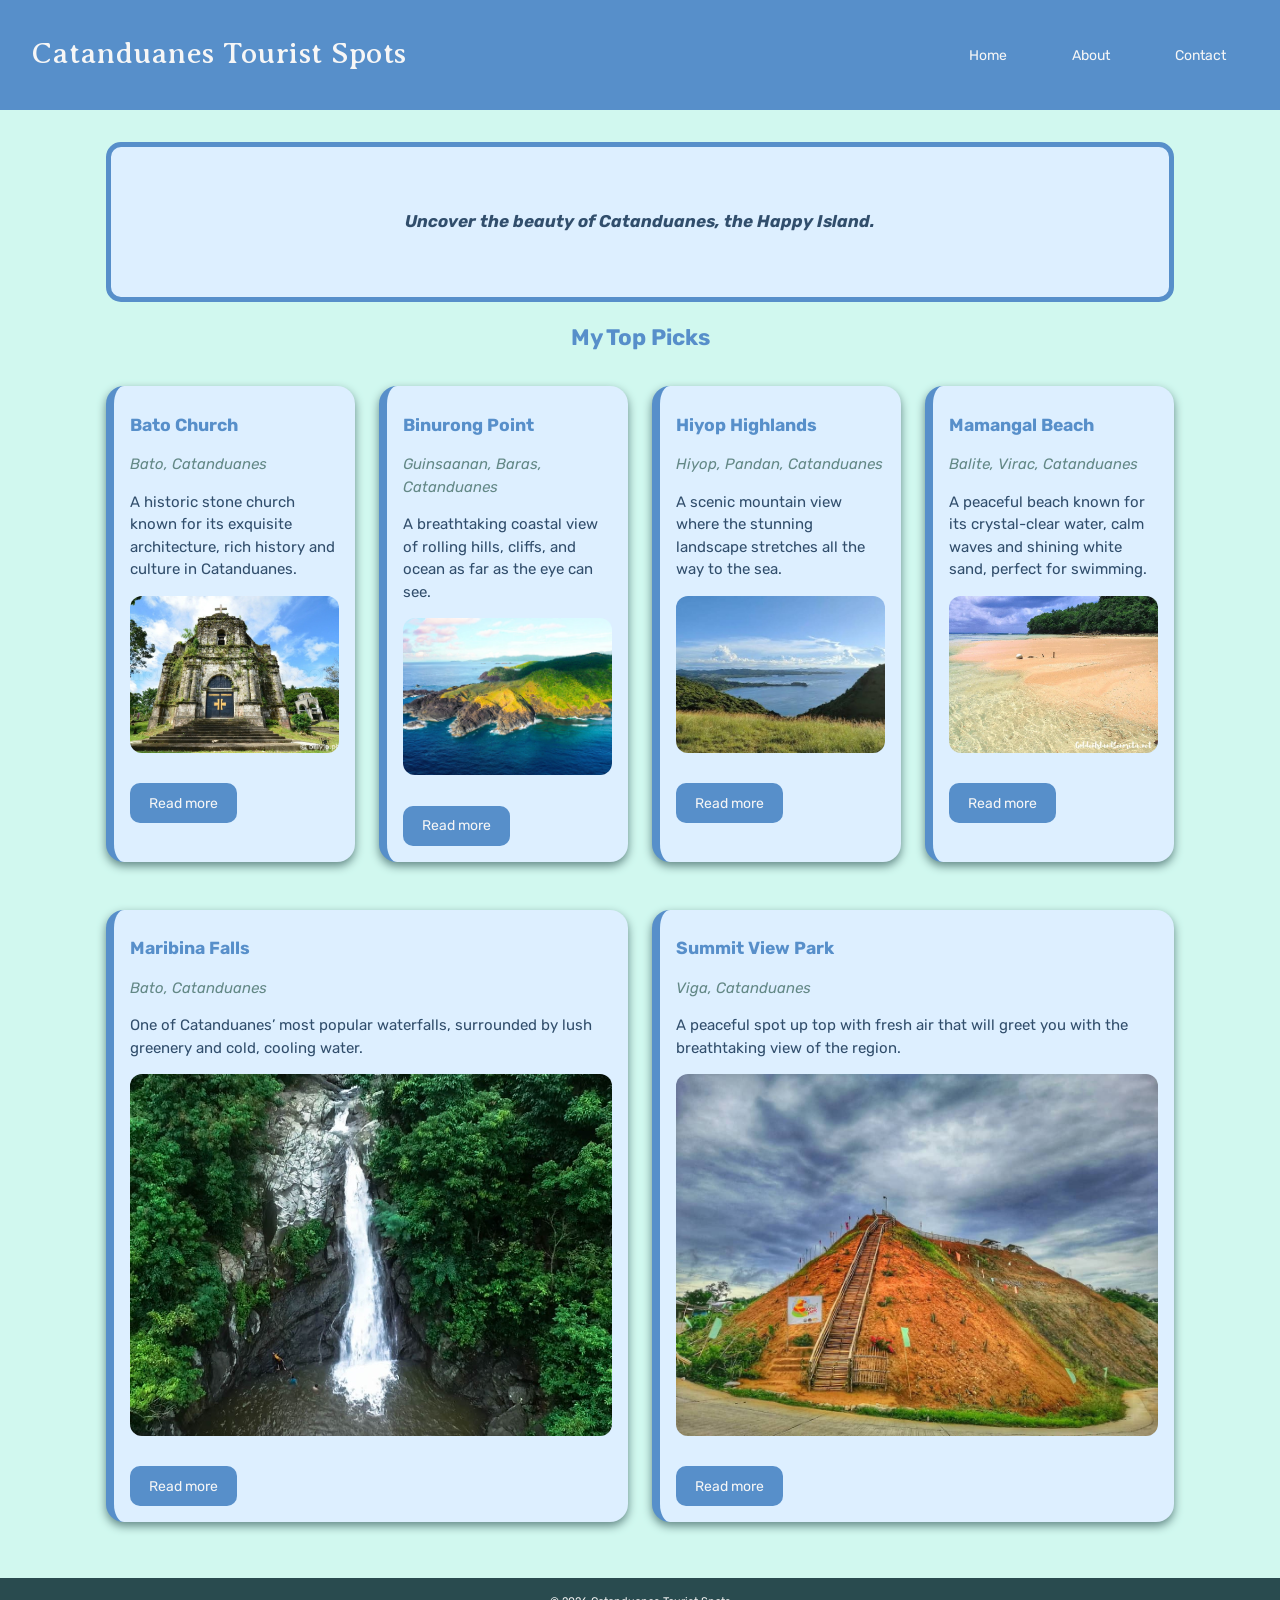
==== commit 407bf55d: "Added descriptions on the homepage and its places, as well as the button in each detailed page for s" ====
--- a/index.html
+++ b/index.html
@@ -26,55 +26,78 @@
 
     <!-- recommended places -->
         <main>
-        <div class="hero-banner">
-            <h2>Uncover the beauty of Catanduanes, the Happy Island.</h2>
-        </div>
+            <div class="hero-banner">
+                <h2>Uncover the beauty of Catanduanes, the Happy Island.</h2>
+            </div>
         
-        <h2>My Top Picks</h2>
-    
-        <div class="place-grid">
-            <article class="place-card">
-                <h3>Binurong Point</h3>
-                <p><i>Guinsaanan, Baras, Catanduanes</i></p>
-                <p>Binurong Point offers a breathtaking view that will leave you speechless once you reached the place. You can enjoy the rolling hills, cliffs, 
-                    and panoramic ocean views, making it a perfect place to relax and appreciate the nature.</p>
-                <img src="cts-pictures/places-cts/binurong-point-cts.jpg" alt="binurong point - the view of the rolling hills, cliffs, and ocean">
-            </article>
+            <h2>My Top Picks</h2>
+            <div class="place-grid">
+                <article class="place-card">
+                    <h3>Bato Church</h3>
+                    <p><i>Bato, Catanduanes</i></p>
+                    <p>A historic stone church known for its exquisite architecture, rich history and culture in Catanduanes.</p>
+                    <img src="cts-pictures/places-cts/bato-church-cts.jpg" alt="bato church - a church made out of stones and mortar surrounding with trees">
+                    <br>
+                    <ul>
+                        <li><a href="places/bato-church.html" class="button">Read more</a></li>
+                    </ul>
+                </article>
 
-            <article class="place-card">
-                <h3>Hiyop Highlands</h3>
-                <p><i>Hiyop, Pandan, Catanduanes</i></p>
-                <p>Hiyop Highlands is one of the stunning attractions in the region, with its scenic landscape that stretches from the mountains to the sea. 
-                    It is a perfect place to enjoy the view of the town and the ocean nearby.</p>
-                <img src="cts-pictures/places-cts/hiyop-highlands-cts.jpg" alt="hiyop highlands - a scenic landscape that stretches from the mountains to the sea">
-            </article>
+                <article class="place-card">
+                    <h3>Binurong Point</h3>
+                    <p><i>Guinsaanan, Baras, Catanduanes</i></p>
+                    <p>A breathtaking coastal view of rolling hills, cliffs, and ocean as far as the eye can see.</p>
+                    <img src="cts-pictures/places-cts/binurong-point-cts.jpg" alt="binurong point - the view of the rolling hills, cliffs, and ocean">
+                    <br>
+                    <ul>
+                        <li><a href="places/binurong-point.html" class="button">Read more</a></li>
+                    </ul>
+                </article>
 
-            <article class="place-card">
-                <h3>Mamangal Beach</h3>
-                <p><i>Balite, Virac, Catanduanes</i></p>
-                <p>Mamangal Beach is known for its crystal-clear water, calm waves and shining white sand. It is a great place for taking photos and swimming in the sea.</p>
-                <img src="cts-pictures/places-cts/mamangal-beach-cts.jpg" alt="mamangal beach -a beach known for its clear water, calm waves, and white sand">
-            </article>
+                <article class="place-card">
+                    <h3>Hiyop Highlands</h3>
+                    <p><i>Hiyop, Pandan, Catanduanes</i></p>
+                    <p>A scenic mountain view where the stunning landscape stretches all the way to the sea.</p>
+                    <img src="cts-pictures/places-cts/hiyop-highlands-cts.jpg" alt="hiyop highlands - a scenic landscape that stretches from the mountains to the sea">
+                    <br>
+                    <ul>
+                        <li><a href="places/hiyop-highlands.html" class="button">Read more</a></li>
+                    </ul>
+                </article>
 
-            <article class="place-card">
-                <h3>Maribina Falls</h3>
-                <p><i>Bato, Catanduanes</i></p>
-                <p>Maribina Falls is one of the most famous and accessible waterfalls in Catanduanes, with its refreshingly cold water and scenic view that will wash your worries away.</p>
-                <img src="cts-pictures/places-cts/maribina-falls-cts.jpg" alt="maribina falls - waterfalls with its cold water and scenic view">
-                <br>
-                <ul>
-                    <li><a href="places/maribina-falls.html" class="button">Read more</a></li>
-                </ul>
-            </article>
+                <article class="place-card">
+                    <h3>Mamangal Beach</h3>
+                    <p><i>Balite, Virac, Catanduanes</i></p>
+                    <p>A peaceful beach known for its crystal-clear water, calm waves and shining white sand, perfect for swimming.</p>
+                    <img src="cts-pictures/places-cts/mamangal-beach-cts.jpg" alt="mamangal beach -a beach known for its clear water, calm waves, and white sand">
+                    <br>
+                    <ul>
+                        <li><a href="places/mamangal-beach-resort.html" class="button">Read more</a></li>
+                    </ul>
+                </article>
 
-            <article class="place-card">
-                <h3>Summit View Park</h3>
-                <p><i>Viga, Catanduanes</i></p>
-                <p>Summit View Park is the perfect spot to witness a breathtaking view from the top. The fresh air and natural beauty of the region welcome you, making it an ideal place 
-                    to relax and take in the scenery.</p>
-                <img src="cts-pictures/places-cts/summit-view-park-cts.jpg" alt="summit view park - a spot to witness the nature of the region">
-            </article>
-        </div>
+                <article class="place-card">
+                    <h3>Maribina Falls</h3>
+                    <p><i>Bato, Catanduanes</i></p>
+                    <p>One of Catanduanes’ most popular waterfalls, surrounded by lush greenery and cold, cooling water.</p>
+                    <img src="cts-pictures/places-cts/maribina-falls-cts.jpg" alt="maribina falls - waterfalls with its cold water and scenic view">
+                    <br>
+                    <ul>
+                        <li><a href="places/maribina-falls.html" class="button">Read more</a></li>
+                    </ul>
+                </article>
+
+                <article class="place-card">
+                    <h3>Summit View Park</h3>
+                    <p><i>Viga, Catanduanes</i></p>
+                    <p>A peaceful spot up top with fresh air that will greet you with the breathtaking view of the region.</p>
+                    <img src="cts-pictures/places-cts/summit-view-park-cts.jpg" alt="summit view park - a spot to witness the nature of the region">
+                    <br>
+                    <ul>
+                        <li><a href="places/summit-view-park.html" class="button">Read more</a></li>
+                    </ul>
+                </article>
+            </div>
         </main>
 
     <!--footer part-->
--- a/style.css
+++ b/style.css
@@ -76,10 +76,14 @@
     color: var(--textLight);
     text-decoration: none;
     font-size: 14px;
+    border-radius: 10px;
+    transition: background-color 0.25s ease, box-shadow 0.25s ease, transform 0.25s ease;
 }
 
 .site-header nav a:hover {
-    background: var(--muted);
+    background-color: rgba(41, 75, 79, 0.45);
+    box-shadow: 0 4px 14px rgba(41, 75, 79, 0.5);
+    transform: translateY(-2px);
 }
 
 /* 3. designing the main body/part */
@@ -151,6 +155,7 @@
 }
 
 .place-card {
+    flex: 1 1 240px;
     background: var(--backgroudCard);
     border-left: 8px solid var(--brand);
     border-radius: 18px;
@@ -247,7 +252,7 @@
 form button[type="submit"] {
     align-self: flex-start;
     background: var(--brand);
-    color: var(--opTextColorOne);
+    color: var(--textLight);
     border: none;
     padding: 0.7rem 1.6rem;
     border-radius: 8px;
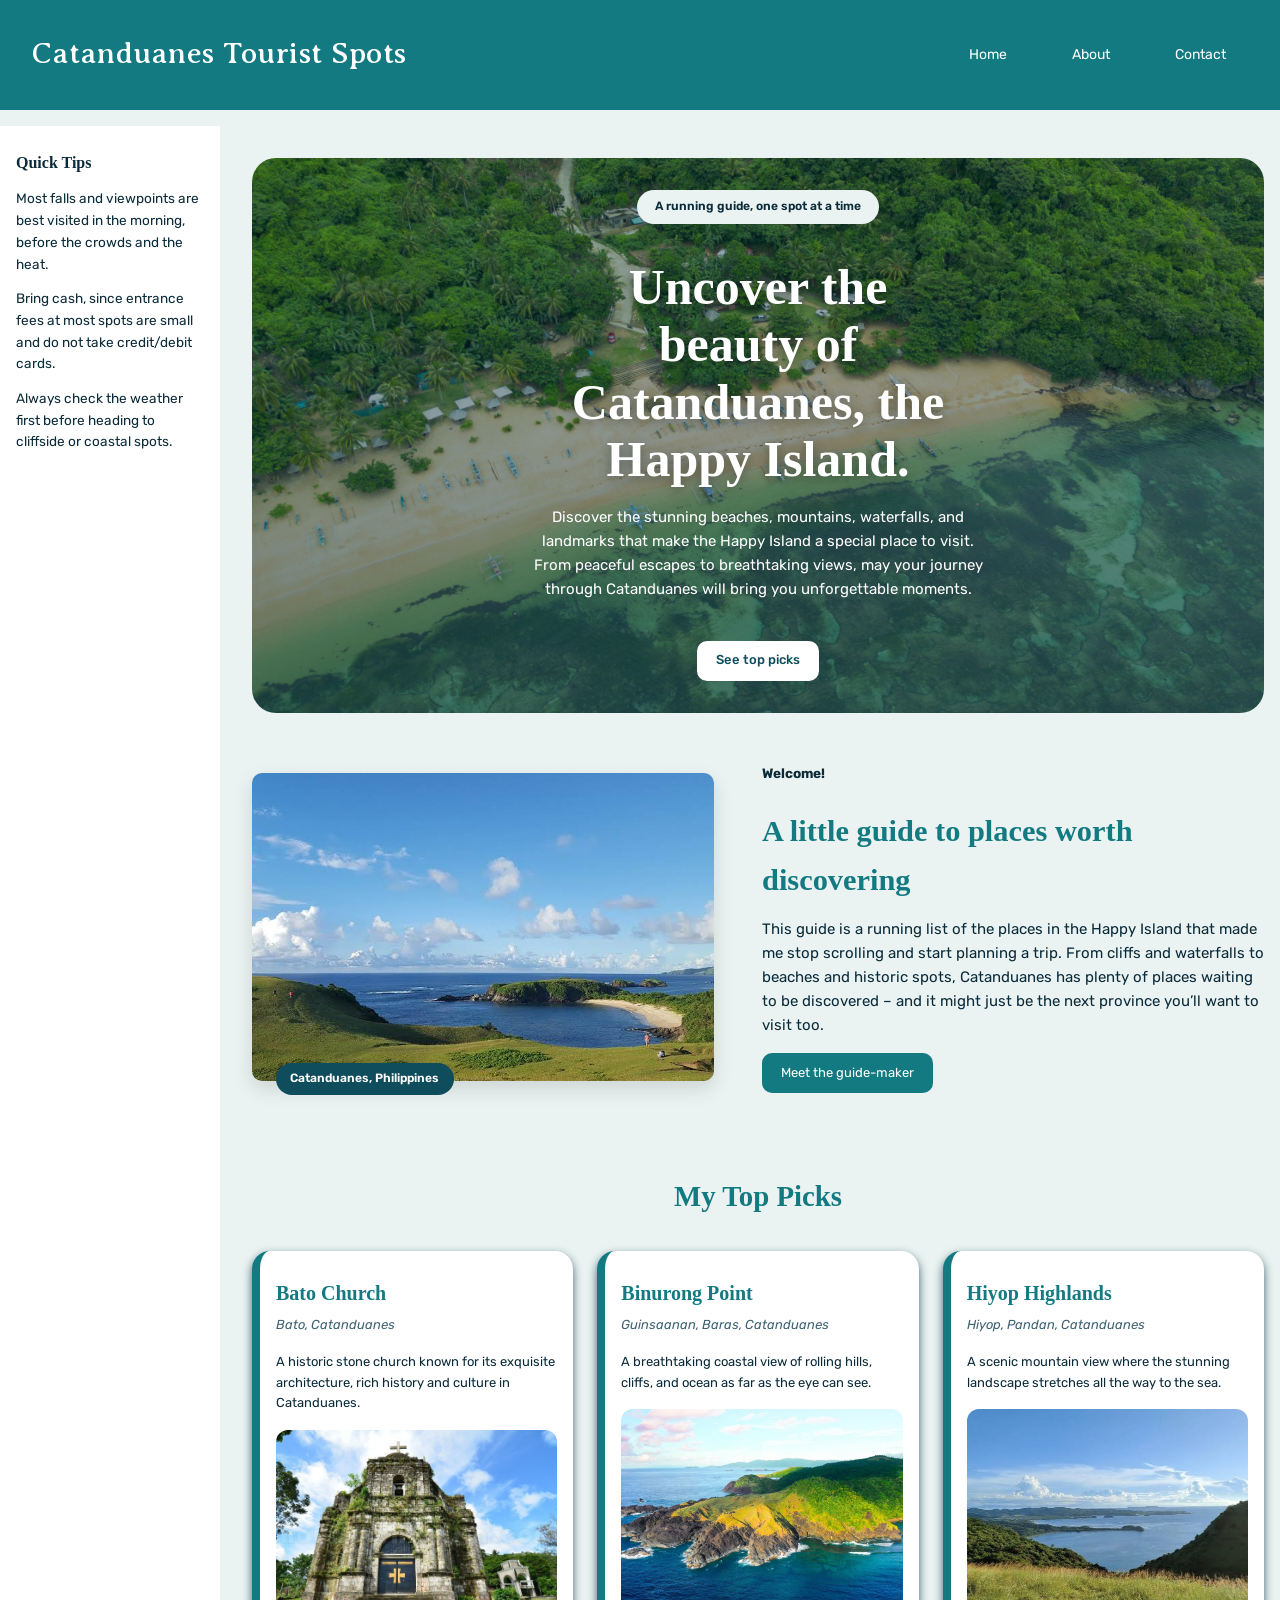
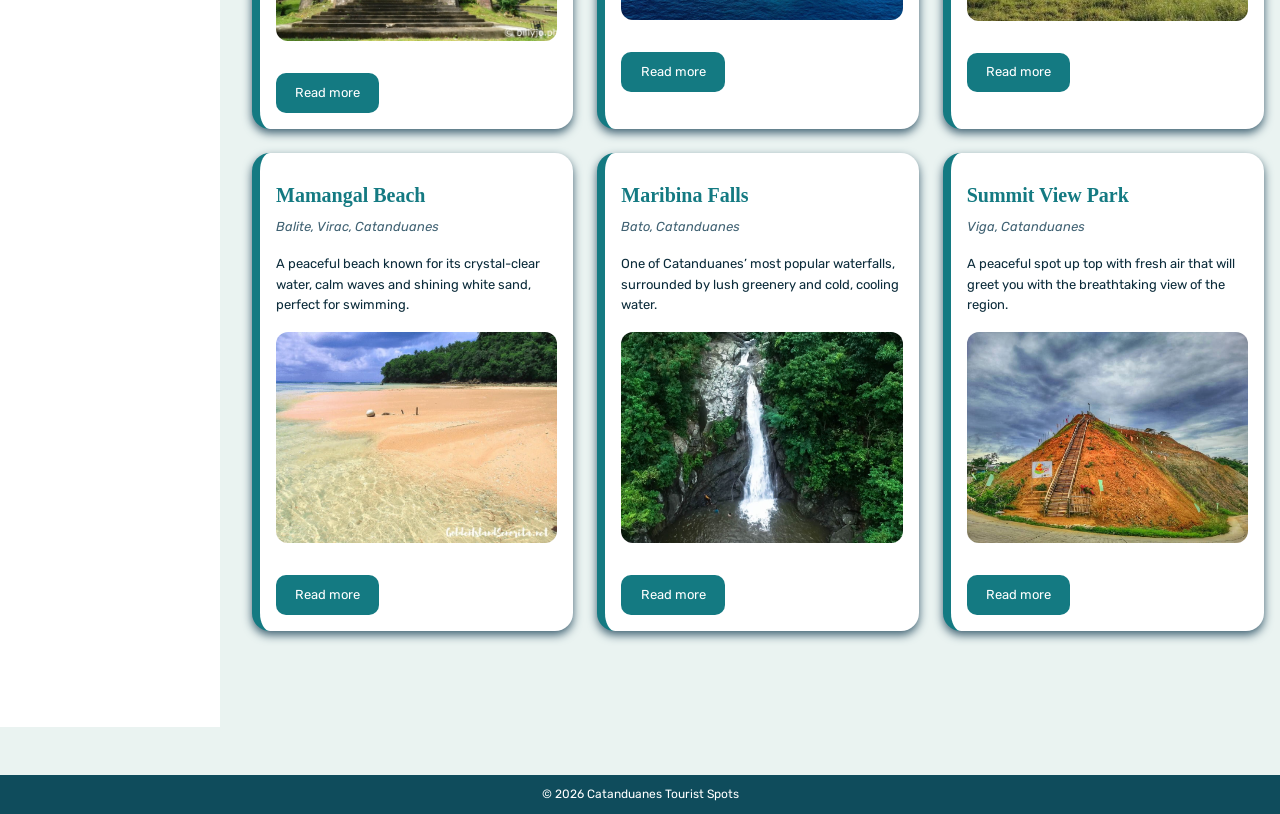
==== commit 06a595f1: "Rebuilt the look of the site pages, applied new color palette, and added responsive grid layout" ====
--- a/index.html
+++ b/index.html
@@ -2,12 +2,13 @@
 <html lang="en">
     <head>
         <meta charset="UTF-8">
-        <meta name="viewport" content="width-device-width, initial-scale=1.0">
+        <meta name="viewport" content="width=device-width, initial-scale=1.0">
         <link rel="stylesheet" href="style.css">
         <title>Catanduanes Tourist Spots</title>
     </head>
 
     <body>
+    <div class="page">
     <!-- header -->
         <header class="site-header">
             <div class="guide-name">
@@ -24,13 +25,45 @@
             </nav>
         </header>
 
+        <aside class="page-sidebar">
+            <h2>Quick Tips</h2>
+            <ul>
+                <li>Most falls and viewpoints are best visited in the morning, before the crowds and the heat.</li>
+                <li>Bring cash, since entrance fees at most spots are small and do not take credit/debit cards.</li>
+                <li>Always check the weather first before heading to cliffside or coastal spots.</li>
+            </ul>
+        </aside>
+
     <!-- recommended places -->
         <main>
-            <div class="hero-banner">
+            <div id="hero-banner">
+                <p class="hero-badge">A running guide, one spot at a time</p>
                 <h2>Uncover the beauty of Catanduanes, the Happy Island.</h2>
+                <p class="hero-sub">Discover the stunning beaches, mountains, waterfalls, and landmarks that make the Happy Island a special place to visit.
+                From peaceful escapes to breathtaking views, may your journey through Catanduanes will bring you unforgettable moments.</p>
+                <div class="hero-action">
+                    <a href="#picks" class="button button-primary">See top picks</a>
+                </div>  
             </div>
+            
+            <section class="welcome">
+                <div class="welcome-photo">
+                    <img src="cts-pictures/places-cts/catanduanes-background.jpg" alt="Green grassy hills sloping down to a calm blue bay with a white sand beach
+                    under a bright sky">
+                    <span class="tag-pin">Catanduanes, Philippines</span>
+                </div>
+                <div class="welcome-text">
+                    <p class="section-badge">Welcome!</p>
+                    <h2>A little guide to places worth discovering</h2>
+                    <p>This guide is a running list of the places in the Happy Island that made me stop scrolling and start planning a trip. 
+                    From cliffs and waterfalls to beaches and historic spots, Catanduanes has plenty of places waiting to be discovered –
+                    and it might just be the next province you’ll want to visit too.</p>
+                    <a href="about.html" class="button button-about">Meet the guide-maker</a>
+                </div>
+            </section>
         
-            <h2>My Top Picks</h2>
+            <h2 class="section-title" id="picks">My Top Picks</h2>
+
             <div class="place-grid">
                 <article class="place-card">
                     <h3>Bato Church</h3>
@@ -104,5 +137,6 @@
         <footer>
             <p>&copy; 2026 Catanduanes Tourist Spots</p>
         </footer>
+    </div>
     </body>
 </html>
--- a/style.css
+++ b/style.css
@@ -1,15 +1,18 @@
 /* fonts to use from gfonts */
 @import url('https://fonts.googleapis.com/css2?family=Averia+Serif+Libre:ital,wght@0,300;0,400;0,700;1,300;1,400;1,700&family=Rubik:ital,wght@0,300..900;1,300..900&display=swap');
 
-/* variables - a brand color, an ink color, a muted color, a light background, and other necessary colors */
+/* variables - a brand color, an ink color, a muted color, a light background, and other necessary colors 
+- a cool sea and nature palette inspired colors */
+
 :root {
-    --brand: #578FCA;
-    --ink: #314E6C;
-    --muted: #638886;
-    --paper: #D1F8EF;
-    --textLight: #F6F6F6;
-    --shadeDark: #294B4F;
-    --backgroudCard: #DDEFFF;
+    --brand: #147A82;
+    --ink: #0B2B3A;
+    --muted: #3F6172;
+    --paper: #EAF3F1;
+    --leaf: #2F7D5B;
+    --textLight: #FFFFFF;
+    --backgroundCard: #FFFFFF;
+    --shadeDark: #0F4C5C;
 }
 
 /* base styles - using the universal selector and the body element */
@@ -24,9 +27,26 @@
     font-weight: normal;
     font-style: normal;
     font-size: 15px;
-    line-height: 1.5;
+    line-height: 1.6;
     color: var(--ink);
     background: var(--paper);
+    min-height: 100vh;
+    display: flex;
+    flex-direction: column;
+}
+
+h1, h2, h3 {
+    font-family: "Averia Serif Libre", serif;
+    margin: 0;
+}
+
+p {
+    margin: 0 0 1rem;
+    max-width: 62ch; 
+}
+
+a {
+    color: var(--shadeDark);
 }
 
 img {
@@ -35,26 +55,80 @@
     border-radius: 12px;
 }
 
+/* page skeleton - css grid wrapping header, sidebar, main, and footer */
+.page {
+    display: grid;
+    grid-template-columns: 220px 1fr;
+    grid-template-areas: 
+        "masthead masthead"
+        "side     main"
+        "foot     foot";
+    gap: 16px;
+}
+
+.site-header {
+    grid-area: masthead;
+}
+
+.page-sidebar {
+    grid-area: side;
+}
+
+main {
+    grid-area: main;
+}
+
+footer {
+    grid-area: foot;
+}
+
+.page-sidebar {
+    padding: 1.5rem 1rem;
+    background: var(--backgroundCard);
+}
+
+.page-sidebar h2 {
+    font-size: 1rem;
+    text-align: left;
+    margin-bottom: 0.8rem;
+}
+
+.page-sidebar ul {
+    list-style: none;
+    padding: 0;
+    margin: 0;
+    display: flex;
+    flex-direction: column;
+    gap: 0.8rem;
+    font-size: 0.85rem;
+    color: var(--ink);
+}
+
 /* layoutting from header to footer parts
-1. adjusting the header *using flexbox */
+1. adjusting the header using flexbox */
+
 .site-header {
     display: flex;
     justify-content: space-between;
     align-items: center;
     background: var(--brand);
     color: var(--textLight);
-    padding: 1.5rem 2rem;
+    gap: 1rem;
+    padding: 1.2rem 2rem;
     min-height: 110px;
     flex-wrap: wrap;
-    gap: 1rem;
+}
+
+.guide-name {
+    min-width: 0;
 }
 
 .guide-name h1 {
-    font-family: "Averia Serif Libre", serif;
     font-weight: 500;
     font-style: normal;
     margin: 0 0 0.25rem;
     letter-spacing: 0.5px;
+    color: var(--textLight);
 }
 
 /* 2. adjusting the navigation bar */
@@ -71,32 +145,33 @@
 }
 
 .site-header nav a {
-    display: block;
     padding: 0.9rem 1.4rem;
     color: var(--textLight);
     text-decoration: none;
     font-size: 14px;
     border-radius: 10px;
-    transition: background-color 0.25s ease, box-shadow 0.25s ease, transform 0.25s ease;
+    transition: background-color 0.3s ease, box-shadow 0.3s ease, transform 0.3s ease;
 }
 
 .site-header nav a:hover {
-    background-color: rgba(41, 75, 79, 0.45);
-    box-shadow: 0 4px 14px rgba(41, 75, 79, 0.5);
+    background-color: rgba(10, 34, 37, 0.45);
+    box-shadow: 0 4px 14px rgba(10, 34, 37, 0.5);
     transform: translateY(-2px);
 }
 
 /* 3. designing the main body/part */
 main {
-    max-width: 1100px;
+    flex: 1;
+    width: 100%;
+    max-width: 1180px;
     margin: 0 auto;
     padding: 2rem 1rem;
-    display: block;
 }
 
 main h2 {
     text-align: center;
     color: var(--brand);
+    margin-top: 1rem;
     margin-bottom: 2rem;
 }
 
@@ -105,12 +180,14 @@
     background: var(--shadeDark);
     color: var(--textLight);
     text-align: center;
-    padding: 1rem;
-    font-size: 11px;
+    margin-top: 2rem;
+    padding: 0.6rem 1rem;
+    font-size: 12px;
 }
 
 footer p {
     margin: 0;
+    max-width: none;
 }
 
 /* components */
@@ -128,45 +205,199 @@
 }
 
 /* added for the hero banner */
-.hero-banner {
+#hero-banner {
     display: flex;
     justify-content: center;
     align-items: center;
-    min-height: 160px;
-    background: var(--backgroudCard);
-    border: 5px solid var(--brand);
-    border-radius: 15px;
-    padding: 1rem;
-}
-
-.hero-banner h2 {
-    margin: 0;
-    color: var(--ink);
+    min-height: 480px;
+    flex-direction: column;
     text-align: center;
-    font-style: italic;
-    font-size: 17px;
+    background: 
+        linear-gradient(rgba(11, 43, 58, 0.35), rgba(11, 43, 58, 0.6)),
+        url('cts-pictures/places-cts/catanduanes-bg-hero.jpg') center / cover no-repeat;
+    border-radius: 24px;
+    padding: 2rem;
+    position: relative;
+    overflow: hidden;
+}
+
+#hero-banner h2 {
+    position: relative;
+    z-index: 2;
+    color: var(--textLight);
+    text-shadow: 0 2px 12px rgba(0, 0, 0, 0.35);
+    font-size: 50px;
+    line-height: 1.15;
+    margin-bottom: 1rem;
+    max-width: 16ch;
+}
+
+#hero-banner .button-primary {
+    background: var(--textLight);
+    color: var(--shadeDark);
+    font-weight: 500;
+}
+
+p.hero-badge {
+    position: relative;
+    z-index: 2;
+    background: var(--paper);
+    color: var(--ink);
+    font-size: 12px;
+    font-weight: 600;
+    padding: 0.45rem 1.1rem;
+    border-radius: 999px;
+    margin-bottom: 1.2rem;
+}
+
+p.hero-sub {
+    position: relative;
+    z-index: 2;
+    color: var(--textLight);
+    max-width: 46ch;
+    font-size: 15px;
+}
+
+.hero-action {
+    position: relative;
+    z-index: 2;
+    display: flex;
+    gap: 1rem;
+    flex-wrap: wrap;
+    justify-content: center;
+    margin-top: 1.5rem;
+}
+
+/* welcome / intro section */
+.welcome {
+    display: flex;
+    align-items: center;
+    gap: 3rem;
+    flex-wrap: wrap;
+    padding: 1rem 0 4rem;
+    margin-top: 2rem;
+}
+
+.welcome-photo {
+    flex: 1 1 300px;
+    min-height: 260px;
+    position: relative;
+}
+
+.welcome-photo img {
+    width: 100%;
+    height: 100;
+    min-height: 260px;
+    object-fit: cover;
+    border-radius: 10px;
+    box-shadow: 0 8px 20px rgba(0, 0, 0, 0.12);
+}
+
+.welcome-photo .tag-pin {
+    position: absolute;
+    bottom: -14px;
+    left: 24px;
+    background: var(--shadeDark);
+    color: var(--textLight);
+    font-size: 0.75rem;
+    font-weight: 600;
+    padding: 0.4rem 0.9rem;
+    border-radius: 999px;
+}
+
+.welcome-text {
+    flex: 1 1 340px;
+}
+
+p.section-badge {
+    display: inline-block;
+    color: var(--shadeDark);
+    font-weight: 700;
+    font-size: 0.85rem;
+    margin-bottom: 0.4rem;
+}
+
+.welcome-text h2 {
+    text-align: left;
+    font-size: 1.9rem;
+    margin-bottom: 0.8rem;
+}
+
+.welcome-text p {
+    color: var(--ink);
+}
+
+/* section title */
+h2.section-title {
+    text-align: center;
+    font-size: 1.8rem;
+    margin-bottom: 2rem;
+}
+
+/* about page */
+.about {
+    display: flex;
+    align-items: center;
+    gap: 3rem;
+    flex-wrap: wrap;
+    padding: 1rem 0 2rem;
+}
+
+.about-photo {
+    flex: 0 0 auto;
+    width: 260px;
+    height: 260px;
+    object-fit: cover;
+    border-radius: 50%;
+    border: 6px solid var(--backgroundCard);
+    box-shadow: 0 8px 20px rgba(0, 0, 0, 0.12);
+}
+
+.about-text {
+    flex: 1 1 340px;
+}
+
+.about-text h2 {
+    text-align: left;
+    margin-bottom: 1rem;
 }
 
 /* a grid layout for place cards */
 .place-grid {
-    display: flex;
-    flex-wrap: wrap;
+    display: grid;
+    grid-template-columns: repeat(auto-fit, minmax(250px, 1fr));
     gap: 1.5rem;
+    margin-bottom: 4rem;
 }
 
 .place-card {
-    flex: 1 1 240px;
-    background: var(--backgroudCard);
+    display: flex;
+    flex-direction: column;
+    background: var(--backgroundCard);
     border-left: 8px solid var(--brand);
     border-radius: 18px;
     padding: 16px;
-    margin-bottom: 1.5rem;
     box-shadow: 0 4px 10px var(--muted);
+    transition: transform 0.2s ease;
+}
+
+.place-card ul {
+    list-style: none;
+    padding: 0;
+    margin-top: auto;
+}
+.place-card:hover {
+    transform: translateY(-4px);
 }
 
 .place-card h3 {
     color: var(--brand);
     margin: 0.6rem 0 0.4rem;
+    font-size: 1.25rem;
+}
+
+.place-card p {
+    font-size: 0.8125rem;
 }
 
 .place-card p i {
@@ -186,11 +417,128 @@
     padding: 0.6rem 1.2rem;
     border-radius: 10px;
     text-decoration: none;
-    font-size: 14px;
+    font-size: 0.8125rem;
 }
 
 .button:hover {
     opacity: 0.9;
+}
+
+/* for place detail pages - blog-style post layout */
+.post-header {
+    text-align: center;
+    padding: 2rem 0 1.5rem;
+}
+
+.post-meta {
+    text-transform: uppercase;
+    letter-spacing: 0.06em;
+    font-size: 0.75rem;
+    font-weight: 700;
+    color: var(--shadeDark);
+    margin: 0 auto 0.6rem;
+    max-width: none;
+}
+
+.post-header h1 {
+    font-size: clamp(2rem, 5vw, 2.6rem);
+    color: var(--ink);
+}
+
+.post-hero-image {
+    max-width: 720px;
+    height: 320px;
+    margin: 0 auto 2.5rem;
+    border-radius: 20px;
+    overflow: hidden;
+    background: var(--backgroundCard);
+    box-shadow: 0 10px 24px rgba(0, 0, 0, 0.1);
+}
+
+.post-hero-image img {
+    width: 100%;
+    height: 100%;
+    object-fit: cover;
+    border-radius: 0;
+}
+
+.post-layout {
+    display: flex;
+    gap: 3rem;
+    flex-wrap: wrap;
+    align-items: flex-start;
+    padding-bottom: 2rem;
+}
+
+.post-main {
+    flex: 3 1 420px;
+    min-width: 0;
+}
+
+.post-main p {
+    color: var(--ink);
+}
+
+.post-main h2 {
+    text-align: left;
+    font-size: 1.4rem;
+    margin: 2.5rem 0 0.8rem;
+}
+
+.table-wrap {
+    overflow-x: auto;
+}
+
+.post-sidebar {
+    flex: 1 1 220px;
+    background: var(--backgroundCard);
+    border-radius: 18px;
+    padding: 1.5rem;
+    box-shadow: 0 6px 14px rgba(0, 0, 0, 0.08);
+}
+
+.post-sidebar h3 {
+    font-size: 1rem;
+    color: var(--ink);
+    margin-bottom: 1rem;
+}
+
+.sidebar-list {
+    list-style: none;
+    padding: 0;
+    margin: 0;
+    display: flex;
+    flex-direction: column;
+    gap: 0.9rem;
+}
+
+.sidebar-list a {
+    display: flex;
+    align-items: center;
+    gap: 0.7rem;
+    text-decoration: none;
+    color: var(--ink);
+    font-size: 0.9rem;
+    line-height: 1.3;
+}
+
+.sidebar-list a:hover {
+    color: var(--brand);
+}
+
+.sidebar-list img {
+    width: 52px;
+    height: 52px;
+    object-fit: cover;
+    border-radius: 10px;
+    flex-shrink: 0;
+}
+
+.sidebar-list small {
+    display: block;
+    font-weight: 400;
+    font-size: 0.75rem;
+    color: var(--muted);
 }
 
 /* utilities */
@@ -273,14 +621,14 @@
 }
 
 th, td {
-    border: 1px solid var(--opShadeOfColor2);
+    border: 1px solid var(--muted);
     padding: 0.6rem 0.8rem;
     text-align: left;
 }
 
 thead th {
     background: var(--brand);
-    color: var(--opTextColorOne);
+    color: var(--textLight);
 }
 
 tbody tr:nth-child(even) {
@@ -288,6 +636,15 @@
 }
 
 /* a visible focus state */
+a:focus-visible {
+    outline: 3px solid var(--brand);
+    outline-offset: 2px;
+}
+
+.site-header a:focus-visible {
+    outline-color: var(--textLight);
+}
+
 input:focus,
 select:focus,
 textarea:focus,
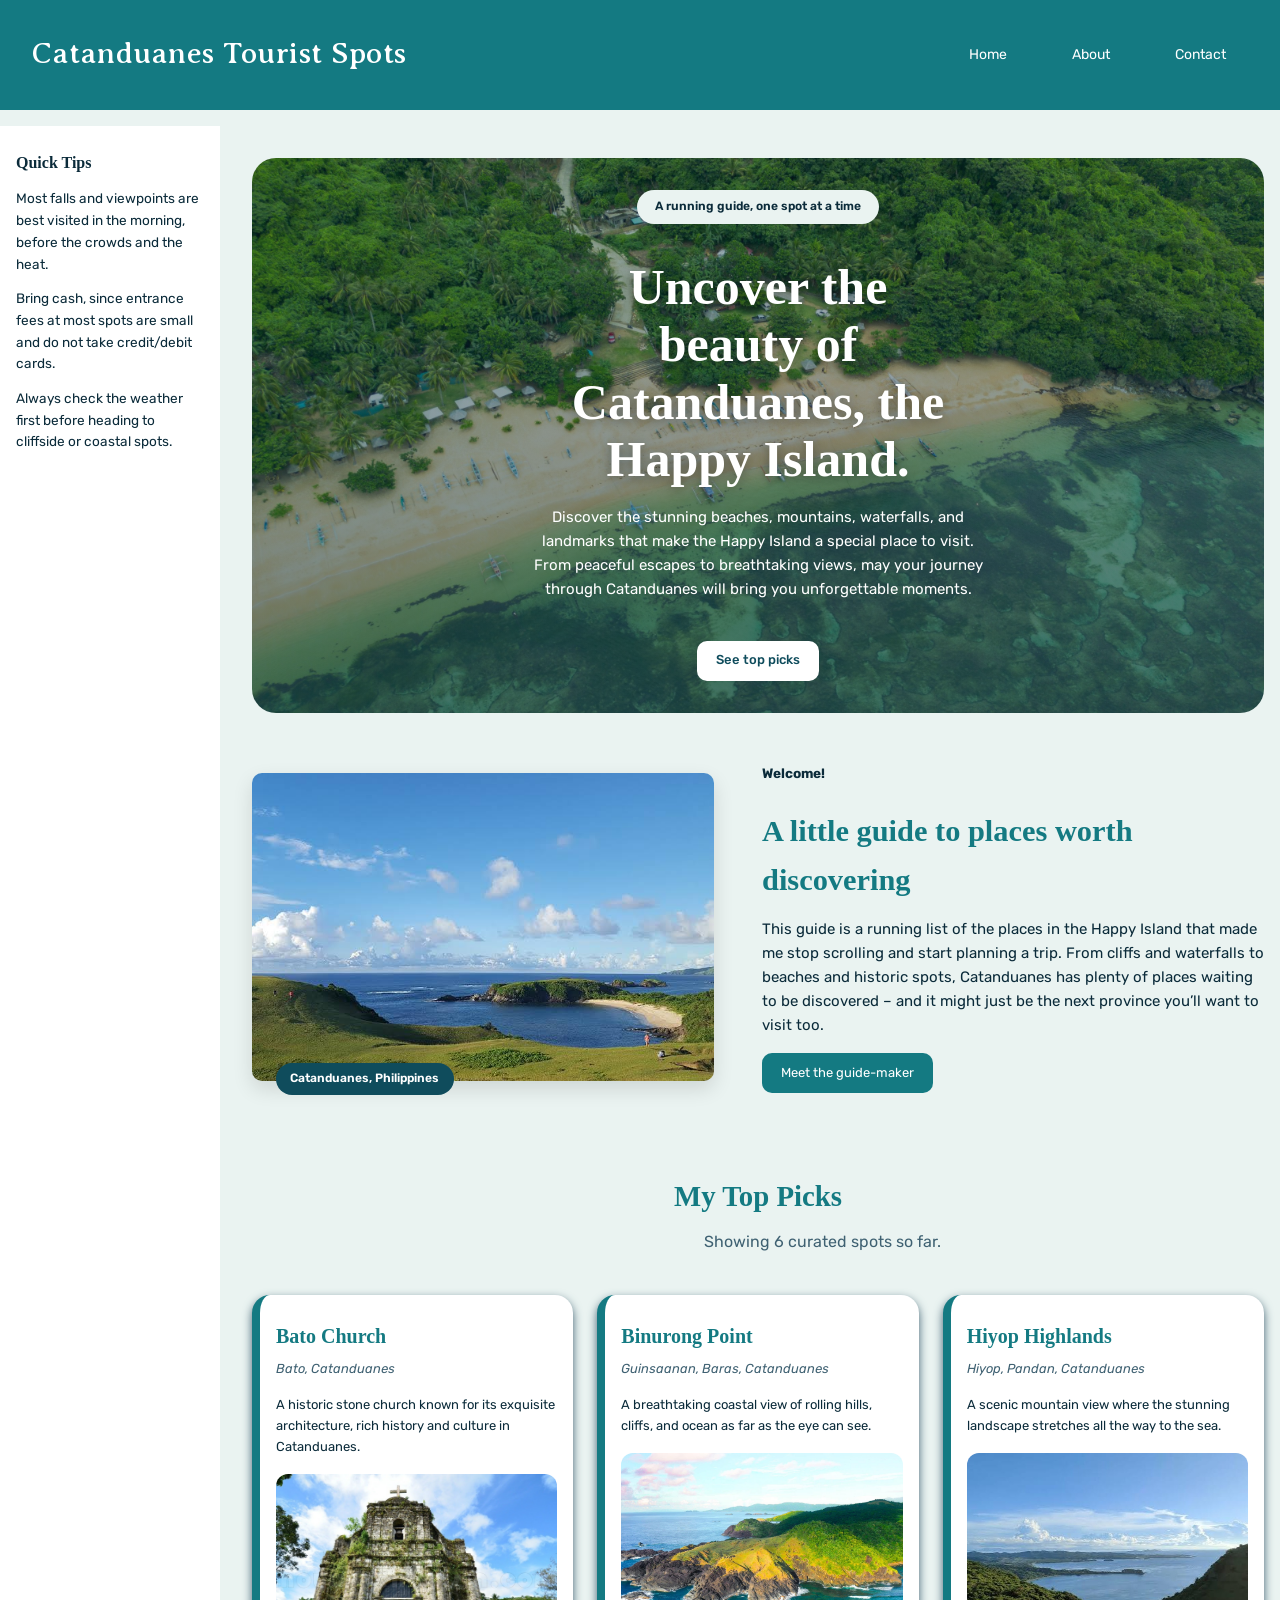
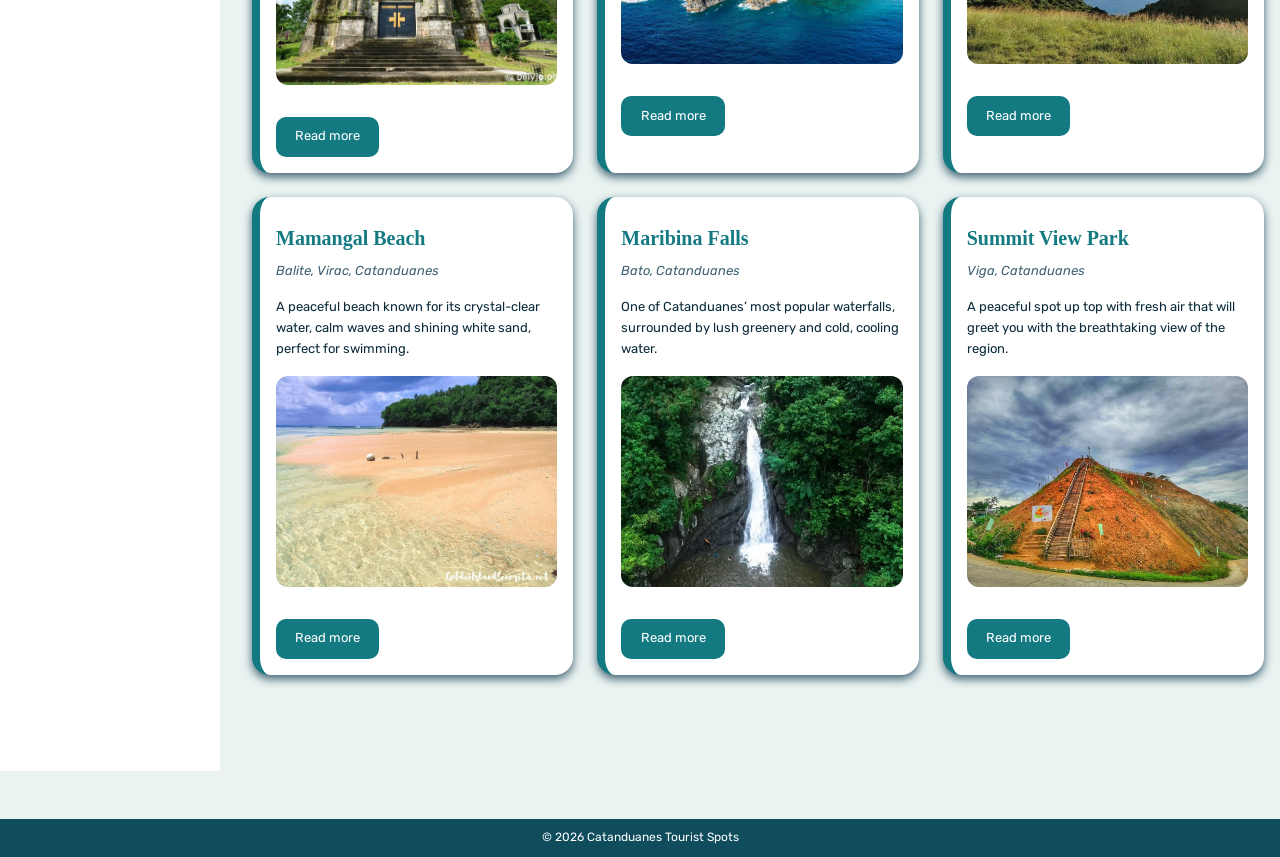
==== commit 29d74f8f: "Added script for the place name, current year, places curated, and footer part" ====
--- a/index.html
+++ b/index.html
@@ -12,7 +12,7 @@
     <!-- header -->
         <header class="site-header">
             <div class="guide-name">
-                <h1>Catanduanes Tourist Spots</h1>
+                <h1 id="guideName">Catanduanes Tourist Spots</h1>
             </div>
 
      <!-- navbar -->
@@ -63,6 +63,7 @@
             </section>
         
             <h2 class="section-title" id="picks">My Top Picks</h2>
+            <p class="text-center">Showing <span id="placeCount">0</span> curated spots so far.</p>
 
             <div class="place-grid">
                 <article class="place-card">
@@ -135,8 +136,9 @@
 
     <!--footer part-->
         <footer>
-            <p>&copy; 2026 Catanduanes Tourist Spots</p>
+            <p id="copyrightLine">&copy; 2026 Catanduanes Tourist Spots</p>
         </footer>
     </div>
+    <script src="script.js"></script>
     </body>
 </html>
--- a/style.css
+++ b/style.css
@@ -58,12 +58,25 @@
 /* page skeleton - css grid wrapping header, sidebar, main, and footer */
 .page {
     display: grid;
-    grid-template-columns: 220px 1fr;
+    grid-template-columns: 1fr;
     grid-template-areas: 
-        "masthead masthead"
-        "side     main"
-        "foot     foot";
+        "masthead"
+        "main"
+        "side"
+        "foot";
     gap: 16px;
+}
+
+/* for a responsive layout in mobile/tablet */
+@media (min-width: 700px) {
+    .page {
+        display: grid;
+        grid-template-columns: 220px 1fr;
+        grid-template-areas: 
+            "masthead masthead"
+            "side     main"
+            "foot     foot";
+    }
 }
 
 .site-header {
@@ -331,7 +344,7 @@
 h2.section-title {
     text-align: center;
     font-size: 1.8rem;
-    margin-bottom: 2rem;
+    margin-bottom: 10px;
 }
 
 /* about page */
@@ -544,6 +557,10 @@
 /* utilities */
 .text-center {
     text-align: center;
+    color: var(--muted);
+    font-size: 1rem;
+    margin-bottom: 2.5rem;
+    margin-left: 260px;
 }
 
 /* for the forms part */
